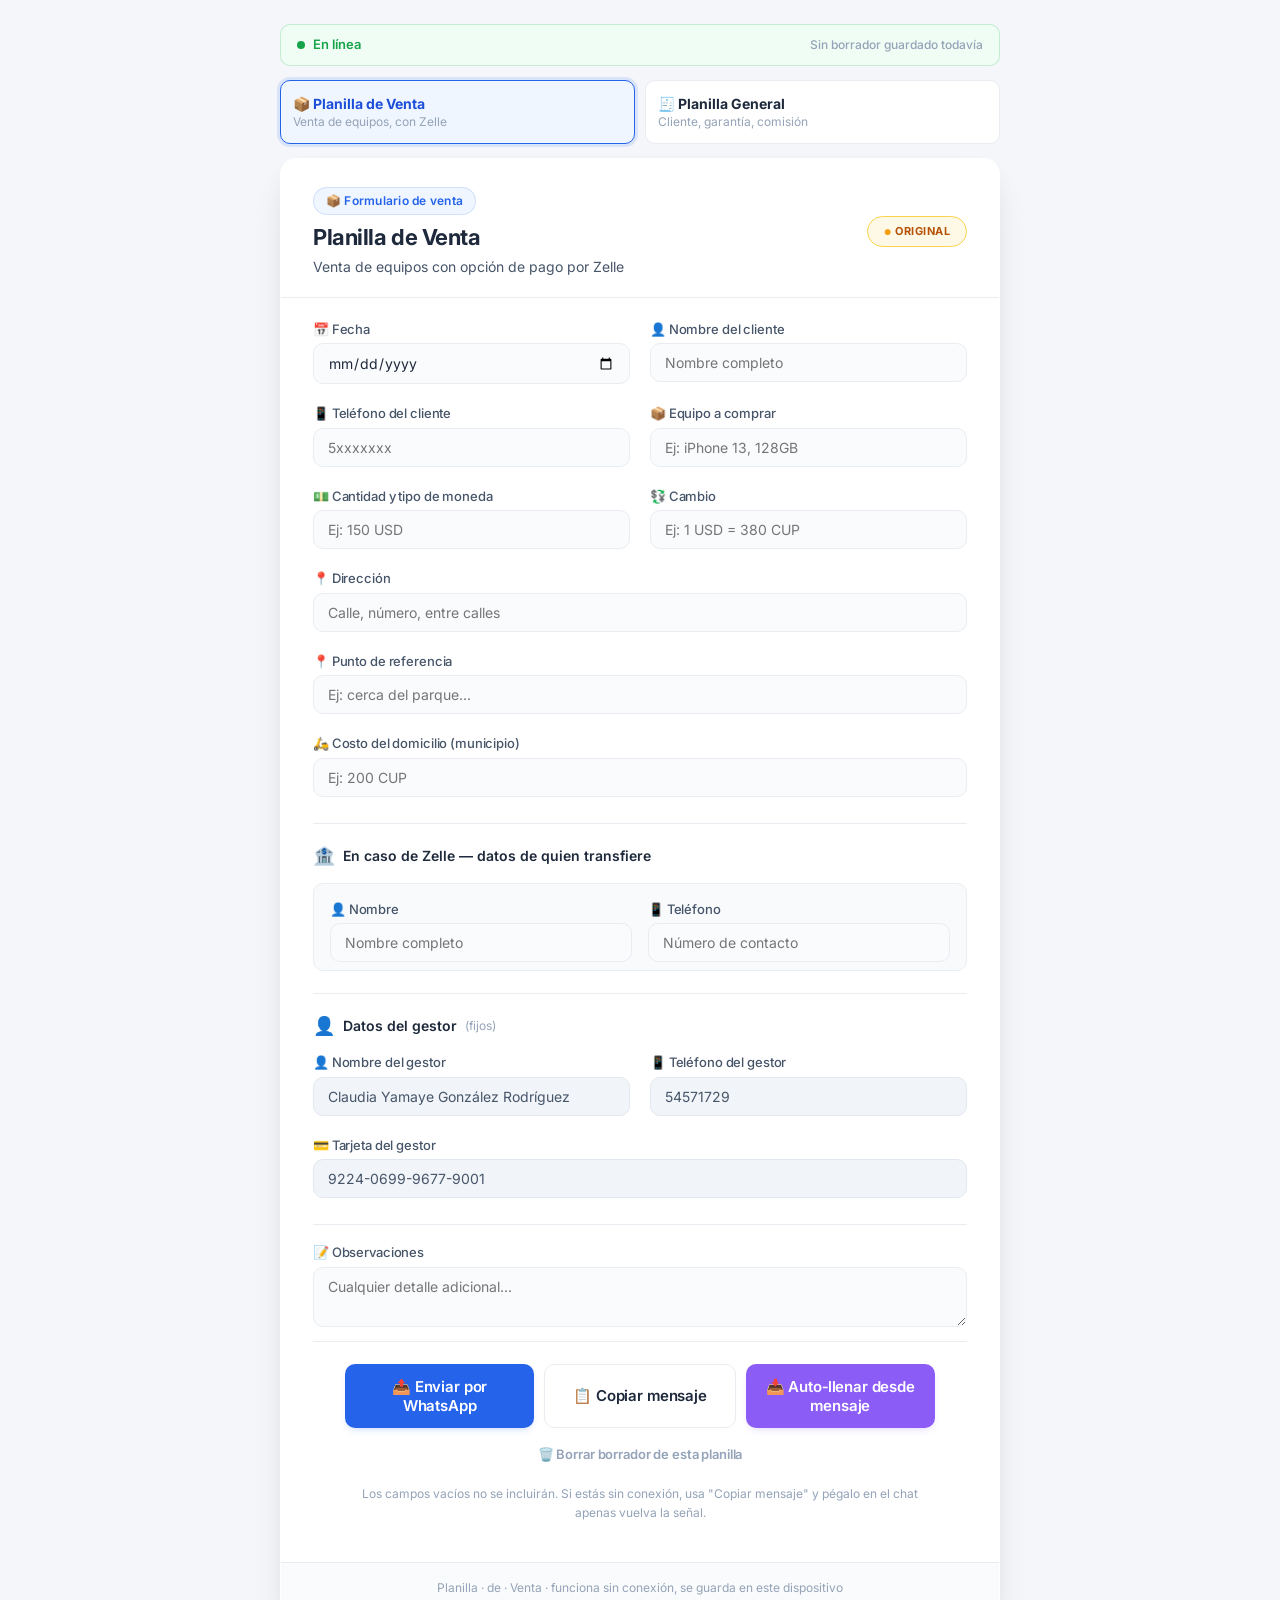
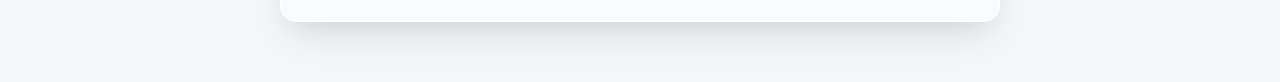
==== index.html @ 260987a5 "Update index.html" ====
<!DOCTYPE html>
<html lang="es">
<head>
  <meta charset="UTF-8" />
  <meta name="viewport" content="width=device-width, initial-scale=1.0" />
  <meta name="theme-color" content="#2563eb" />
  <title>Planilla de Venta Cienfuegos</title>
  <link rel="manifest" href="manifest.json" />
  <link rel="icon" href="icon-192.png" />
  <link rel="apple-touch-icon" href="icon-192.png" />
  <link rel="preconnect" href="https://fonts.googleapis.com" />
  <link rel="preconnect" href="https://fonts.gstatic.com" crossorigin />
  <link href="https://fonts.googleapis.com/css2?family=Inter:opsz,wght@14..32,400;14..32,500;14..32,600;14..32,700&display=swap" rel="stylesheet" />
  <style>
    * { margin: 0; padding: 0; box-sizing: border-box; }

    :root {
      --bg: #f4f6f9;
      --card-bg: #ffffff;
      --text-primary: #1e293b;
      --text-secondary: #475569;
      --text-muted: #94a3b8;
      --border-light: #e9edf2;
      --border-focus: #2563eb;
      --accent: #2563eb;
      --accent-hover: #1d4ed8;
      --accent-soft: #eff6ff;
      --success: #16a34a;
      --success-soft: #f0fdf4;
      --danger: #dc2626;
      --danger-soft: #fef2f2;
      --shadow: 0 20px 40px -12px rgba(0,0,0,0.12), 0 8px 24px -6px rgba(0,0,0,0.05);
      --radius: 16px;
      --radius-sm: 10px;
      --font: 'Inter', -apple-system, BlinkMacSystemFont, 'Segoe UI', Roboto, Helvetica, Arial, sans-serif;
    }

    body {
      background: var(--bg);
      font-family: var(--font);
      color: var(--text-primary);
      min-height: 100vh;
      display: flex;
      align-items: flex-start;
      justify-content: center;
      padding: 24px 16px 60px;
      line-height: 1.5;
    }

    .app { max-width: 720px; width: 100%; }

    .status-bar {
      display: flex;
      align-items: center;
      justify-content: space-between;
      gap: 10px;
      padding: 10px 16px;
      border-radius: var(--radius-sm);
      margin-bottom: 14px;
      font-size: 13px;
      font-weight: 600;
      background: var(--success-soft);
      color: var(--success);
      border: 1px solid rgba(22, 163, 74, 0.2);
      transition: all 0.2s ease;
    }
    .status-bar.offline {
      background: var(--danger-soft);
      color: var(--danger);
      border-color: rgba(220, 38, 38, 0.2);
    }
    .status-bar .dot { width: 8px; height: 8px; border-radius: 50%; background: currentColor; flex-shrink: 0; }
    .status-left { display: flex; align-items: center; gap: 8px; }
    .save-indicator { font-weight: 500; color: var(--text-muted); font-size: 12px; }

    .category-picker {
      display: grid;
      grid-template-columns: 1fr 1fr;
      gap: 10px;
      margin-bottom: 14px;
    }
    .cat-btn {
      background: var(--card-bg);
      border: 1.5px solid var(--border-light);
      border-radius: var(--radius-sm);
      padding: 14px 12px;
      cursor: pointer;
      text-align: left;
      font-family: var(--font);
      transition: border-color 0.15s, box-shadow 0.15s, transform 0.08s;
      display: flex;
      flex-direction: column;
      gap: 2px;
    }
    .cat-btn:hover { border-color: #cbd5e1; }
    .cat-btn:active { transform: scale(0.98); }
    .cat-btn.active {
      border-color: var(--accent);
      background: var(--accent-soft);
      box-shadow: 0 0 0 3px rgba(37, 99, 235, 0.12);
    }
    .cat-btn .cat-title { font-size: 14px; font-weight: 700; color: var(--text-primary); display: flex; align-items: center; gap: 6px; }
    .cat-btn .cat-sub { font-size: 12px; color: var(--text-muted); }
    .cat-btn.active .cat-title { color: var(--accent-hover); }

    .ticket {
      background: var(--card-bg);
      border-radius: var(--radius);
      box-shadow: var(--shadow);
      overflow: hidden;
      border: 1px solid rgba(255,255,255,0.5);
    }

    header {
      padding: 28px 32px 20px;
      border-bottom: 1px solid var(--border-light);
      display: flex;
      align-items: center;
      justify-content: space-between;
      flex-wrap: wrap;
      gap: 12px;
    }
    .header-left { display: flex; flex-direction: column; }
    .badge {
      display: inline-flex; align-items: center; gap: 6px;
      background: var(--accent-soft); color: var(--accent);
      font-size: 12px; font-weight: 600; letter-spacing: 0.02em;
      padding: 4px 12px; border-radius: 30px; width: fit-content;
      margin-bottom: 6px; border: 1px solid rgba(37,99,235,0.15);
    }
    h1 { font-size: 22px; font-weight: 700; letter-spacing: -0.02em; margin: 0; }
    .sub { font-size: 14px; color: var(--text-secondary); margin-top: 2px; }
    .stamp {
      background: #fef9e7; border: 1px solid #fcd34d; color: #b45309;
      font-size: 11px; font-weight: 700; letter-spacing: 0.04em;
      padding: 6px 16px; border-radius: 30px; text-transform: uppercase;
      white-space: nowrap; display: inline-flex; align-items: center; gap: 4px;
    }
    .stamp::before { content: "●"; font-size: 8px; color: #f59e0b; }

    form { padding: 22px 32px 8px; }
    .form-grid { display: grid; grid-template-columns: 1fr 1fr; gap: 16px 20px; }
    .group { margin-bottom: 4px; }
    .group.full-width { grid-column: 1 / -1; }
    label { display: block; font-size: 13px; font-weight: 500; color: var(--text-secondary); margin-bottom: 4px; letter-spacing: -0.01em; }
    label .opt { font-weight: 400; color: var(--text-muted); font-size: 12px; }

    input, textarea, select {
      width: 100%; border: 1px solid var(--border-light); border-radius: var(--radius-sm);
      background: #fafbfc; font-family: var(--font); font-size: 14px;
      padding: 10px 14px; color: var(--text-primary);
      transition: border-color 0.2s, box-shadow 0.2s, background 0.2s; outline: none;
    }
    input:focus, textarea:focus, select:focus {
      border-color: var(--border-focus); box-shadow: 0 0 0 3px rgba(37,99,235,0.1); background: #ffffff;
    }
    input[readonly] { background: #f1f5f9; color: var(--text-secondary); border-color: #e2e8f0; cursor: default; }
    input[readonly]:focus { box-shadow: none; border-color: #e2e8f0; }
    select { cursor: pointer; appearance: none; background-image: url("data:image/svg+xml,%3Csvg xmlns='http://www.w3.org/2000/svg' width='12' height='8' viewBox='0 0 12 8'%3E%3Cpath fill='%2394a3b8' d='M1 1l5 5 5-5'/%3E%3C/svg%3E"); background-repeat: no-repeat; background-position: right 14px center; padding-right: 34px; }
    textarea { resize: vertical; min-height: 60px; }

    .section-break { margin-top: 22px; padding-top: 18px; border-top: 1px solid var(--border-light); }
    .section-title { font-size: 14px; font-weight: 600; margin-bottom: 14px; display: flex; align-items: center; gap: 8px; }
    .section-title .emoji { font-size: 18px; }
    .zelle-box, .gestor-box { background: #f8fafc; border: 1px solid var(--border-light); border-radius: var(--radius-sm); padding: 16px 16px 4px; margin-top: 4px; }
    .zelle-box .group:last-child, .gestor-box .group:last-child { margin-bottom: 0; }
    .fijo-tag { font-weight: 400; font-size: 12px; color: var(--text-muted); }

    .submit-area { padding: 22px 32px 32px; border-top: 1px solid var(--border-light); margin-top: 8px; display: flex; flex-direction: column; gap: 10px; }
    .btn-group { display: flex; gap: 10px; flex-wrap: wrap; }
    .btn {
      flex: 1; min-width: 140px; display: inline-flex; align-items: center; justify-content: center; gap: 8px;
      font-family: var(--font); font-weight: 600; font-size: 15px; padding: 13px 20px; border: none;
      border-radius: var(--radius-sm); cursor: pointer; transition: background 0.2s, transform 0.08s, box-shadow 0.2s;
      text-decoration: none; color: #fff; background: var(--accent); letter-spacing: -0.01em;
    }
    .btn:active { transform: scale(0.97); }
    .btn-primary { background: var(--accent); box-shadow: 0 4px 8px -4px rgba(37,99,235,0.3); }
    .btn-primary:hover { background: var(--accent-hover); box-shadow: 0 8px 16px -6px rgba(37,99,235,0.35); }
    .btn-outline { background: transparent; color: var(--text-primary); border: 1.5px solid var(--border-light); box-shadow: none; }
    .btn-outline:hover { background: #f1f5f9; border-color: #cbd5e1; }
    .btn-ghost { background: transparent; color: var(--text-muted); border: none; box-shadow: none; flex: none; min-width: auto; padding: 8px 10px; font-size: 13px; }
    .btn-ghost:hover { color: var(--danger); }
    .btn-auto { background: #8b5cf6; box-shadow: 0 4px 8px -4px rgba(139,92,246,0.3); }
    .btn-auto:hover { background: #7c3aed; }

    .hint { font-size: 12px; color: var(--text-muted); text-align: center; line-height: 1.6; margin-top: 4px; }

    footer { text-align: center; font-size: 12px; color: var(--text-muted); padding: 16px 32px 24px; border-top: 1px solid var(--border-light); background: #fafbfc; }

    .modal-overlay {
      position: fixed;
      top: 0; left: 0; width: 100%; height: 100%;
      background: rgba(0,0,0,0.5);
      backdrop-filter: blur(4px);
      display: flex;
      align-items: center;
      justify-content: center;
      z-index: 999;
      padding: 20px;
      opacity: 0;
      pointer-events: none;
      transition: opacity 0.25s ease;
    }
    .modal-overlay.open {
      opacity: 1;
      pointer-events: auto;
    }
    .modal-box {
      background: var(--card-bg);
      border-radius: var(--radius);
      max-width: 600px;
      width: 100%;
      max-height: 85vh;
      padding: 28px 24px 24px;
      box-shadow: 0 40px 80px rgba(0,0,0,0.3);
      display: flex;
      flex-direction: column;
      transform: translateY(20px);
      transition: transform 0.25s ease;
    }
    .modal-overlay.open .modal-box {
      transform: translateY(0);
    }
    .modal-box h2 {
      font-size: 20px;
      font-weight: 700;
      margin-bottom: 6px;
      display: flex;
      align-items: center;
      gap: 8px;
    }
    .modal-box p {
      font-size: 14px;
      color: var(--text-secondary);
      margin-bottom: 16px;
    }
    .modal-box textarea {
      flex: 1;
      min-height: 180px;
      max-height: 40vh;
      padding: 14px;
      font-size: 14px;
      border: 1px solid var(--border-light);
      border-radius: var(--radius-sm);
      font-family: var(--font);
      resize: vertical;
      background: #fafbfc;
    }
    .modal-box textarea:focus {
      border-color: var(--border-focus);
      box-shadow: 0 0 0 3px rgba(37,99,235,0.1);
      background: #fff;
    }
    .modal-actions {
      display: flex;
      gap: 12px;
      margin-top: 16px;
      flex-wrap: wrap;
    }
    .modal-actions .btn {
      flex: 1;
      min-width: 80px;
      padding: 12px 16px;
      font-size: 14px;
    }
    .modal-actions .btn-secondary {
      background: transparent;
      color: var(--text-primary);
      border: 1.5px solid var(--border-light);
    }
    .modal-actions .btn-secondary:hover {
      background: #f1f5f9;
    }
    .modal-actions .btn-success {
      background: var(--success);
      box-shadow: 0 4px 8px -4px rgba(22,163,74,0.3);
    }
    .modal-actions .btn-success:hover {
      background: #15803d;
    }

    @media (max-width: 600px) {
      header { flex-direction: column; align-items: flex-start; padding: 22px 20px 16px; }
      .stamp { align-self: flex-start; }
      form { padding: 16px 20px 4px; }
      .form-grid { grid-template-columns: 1fr; gap: 12px; }
      .submit-area { padding: 18px 20px 24px; }
      .btn-group { flex-direction: column; }
      .btn { min-width: unset; width: 100%; }
      .zelle-box, .gestor-box { padding: 12px 12px 0; }
      footer { padding: 12px 20px 16px; }
      .category-picker { grid-template-columns: 1fr; }
      .modal-box { padding: 20px 16px 16px; }
      .modal-box textarea { min-height: 140px; }
    }
    @media (max-width: 400px) {
      body { padding: 12px 8px 40px; }
      .ticket { border-radius: 12px; }
      input, textarea, select { font-size: 13px; padding: 8px 12px; }
    }
  </style>
</head>
<body>
<div class="app">

  <!-- Barra de estado -->
  <div class="status-bar" id="statusBar">
    <div class="status-left">
      <span class="dot"></span>
      <span id="statusText">En línea</span>
    </div>
    <span class="save-indicator" id="saveIndicator">Borrador guardado en este dispositivo</span>
  </div>

  <!-- Selector de categoría -->
  <div class="category-picker">
    <button type="button" class="cat-btn" data-category="venta" id="btnVenta">
      <span class="cat-title">📦 Planilla de Venta</span>
      <span class="cat-sub">Venta de equipos, con Zelle</span>
    </button>
    <button type="button" class="cat-btn" data-category="general" id="btnGeneral">
      <span class="cat-title">🧾 Planilla General</span>
      <span class="cat-sub">Cliente, garantía, comisión</span>
    </button>
  </div>

  <div class="ticket">
    <header>
      <div class="header-left">
        <span class="badge" id="headerBadge">📋 Formulario de venta</span>
        <h1 id="headerTitle">Planilla de Venta</h1>
        <div class="sub" id="headerSub">Completa los datos y envía directo por WhatsApp</div>
      </div>
      <div class="stamp">Original</div>
    </header>

    <!-- PLANILLA DE VENTA -->
    <form id="formVenta" class="planilla-form">
      <div class="form-grid">
        <div class="group">
          <label for="v_fecha">📅 Fecha</label>
          <input type="date" id="v_fecha" name="fecha" />
        </div>
        <div class="group">
          <label for="v_nombreCliente">👤 Nombre del cliente</label>
          <input type="text" id="v_nombreCliente" name="nombreCliente" placeholder="Nombre completo" />
        </div>
        <div class="group">
          <label for="v_telCliente">📱 Teléfono del cliente</label>
          <input type="tel" id="v_telCliente" name="telCliente" placeholder="5xxxxxxx" />
        </div>
        <div class="group">
          <label for="v_equipo">📦 Equipo a comprar</label>
          <input type="text" id="v_equipo" name="equipo" placeholder="Ej: iPhone 13, 128GB" />
        </div>
        <div class="group">
          <label for="v_cantidad">💵 Cantidad y tipo de moneda</label>
          <input type="text" id="v_cantidad" name="cantidad" placeholder="Ej: 150 USD" />
        </div>
        <div class="group">
          <label for="v_cambio">💱 Cambio</label>
          <input type="text" id="v_cambio" name="cambio" placeholder="Ej: 1 USD = 380 CUP" />
        </div>
        <div class="group full-width">
          <label for="v_direccion">📍 Dirección</label>
          <input type="text" id="v_direccion" name="direccion" placeholder="Calle, número, entre calles" />
        </div>
        <div class="group full-width">
          <label for="v_referencia">📍 Punto de referencia</label>
          <input type="text" id="v_referencia" name="referencia" placeholder="Ej: cerca del parque..." />
        </div>
        <div class="group full-width">
          <label for="v_domicilio">🛵 Costo del domicilio (municipio)</label>
          <input type="text" id="v_domicilio" name="domicilio" placeholder="Ej: 200 CUP" />
        </div>
      </div>

      <div class="section-break">
        <div class="section-title"><span class="emoji">🏦</span> En caso de Zelle — datos de quien transfiere</div>
        <div class="zelle-box">
          <div class="form-grid" style="gap:12px 16px;">
            <div class="group">
              <label for="v_zelleNombre">👤 Nombre</label>
              <input type="text" id="v_zelleNombre" name="zelleNombre" placeholder="Nombre completo" />
            </div>
            <div class="group">
              <label for="v_zelleTelefono">📱 Teléfono</label>
              <input type="tel" id="v_zelleTelefono" name="zelleTelefono" placeholder="Número de contacto" />
            </div>
          </div>
        </div>
      </div>

      <div class="section-break">
        <div class="section-title"><span class="emoji">👤</span> Datos del gestor <span class="fijo-tag">(fijos)</span></div>
        <div class="form-grid">
          <div class="group">
            <label for="v_gestorNombre">👤 Nombre del gestor</label>
            <input type="text" id="v_gestorNombre" name="gestorNombre" value="Claudia Yamaye González Rodríguez" readonly />
          </div>
          <div class="group">
            <label for="v_gestorTelefono">📱 Teléfono del gestor</label>
            <input type="tel" id="v_gestorTelefono" name="gestorTelefono" value="54571729" readonly />
          </div>
          <div class="group full-width">
            <label for="v_gestorTarjeta">💳 Tarjeta del gestor</label>
            <input type="text" id="v_gestorTarjeta" name="gestorTarjeta" value="9224-0699-9677-9001" readonly />
          </div>
        </div>
      </div>

      <div class="section-break">
        <div class="group full-width" style="margin-bottom:0;">
          <label for="v_observaciones">📝 Observaciones</label>
          <textarea id="v_observaciones" name="observaciones" placeholder="Cualquier detalle adicional..."></textarea>
        </div>
      </div>

      <div class="submit-area">
        <div class="btn-group">
          <button type="submit" class="btn btn-primary">📤 Enviar por WhatsApp</button>
          <button type="button" class="btn btn-outline copy-btn">📋 Copiar mensaje</button>
          <button type="button" class="btn btn-auto auto-btn">📥 Auto‑llenar desde mensaje</button>
        </div>
        <button type="button" class="btn btn-ghost clear-btn">🗑️ Borrar borrador de esta planilla</button>
        <div class="hint">Los campos vacíos no se incluirán. Si estás sin conexión, usa "Copiar mensaje" y pégalo en el chat apenas vuelva la señal.</div>
      </div>
    </form>

    <!-- PLANILLA GENERAL -->
    <form id="formGeneral" class="planilla-form" style="display:none;">
      <div class="form-grid">
        <div class="group">
          <label for="g_fecha">📅 Fecha</label>
          <input type="date" id="g_fecha" name="fecha" />
        </div>
        <div class="group">
          <label for="g_nombreCliente">👤 Nombre y Apellido del cliente</label>
          <input type="text" id="g_nombreCliente" name="nombreCliente" placeholder="Nombre completo" />
        </div>
        <div class="group">
          <label for="g_ciCliente">🪪 CI del cliente</label>
          <input type="text" id="g_ciCliente" name="ciCliente" placeholder="11 dígitos" inputmode="numeric" maxlength="11" />
        </div>
        <div class="group">
          <label for="g_telCliente">📱 Teléfono del cliente</label>
          <input type="tel" id="g_telCliente" name="telCliente" placeholder="5xxxxxxx" />
        </div>
        <div class="group">
          <label for="g_equipo">📦 Equipo a comprar</label>
          <input type="text" id="g_equipo" name="equipo" placeholder="Ej: iPhone 13, 128GB" />
        </div>
        <div class="group">
          <label for="g_garantia">🛡️ Garantía</label>
          <input type="text" id="g_garantia" name="garantia" placeholder="Ej: 3 meses" />
        </div>
        <div class="group full-width">
          <label for="g_direccion">📍 Dirección</label>
          <input type="text" id="g_direccion" name="direccion" placeholder="Calle, número, entre calles" />
        </div>
        <div class="group">
          <label for="g_cantidad">💵 Cantidad a pagar</label>
          <input type="text" id="g_cantidad" name="cantidad" placeholder="Ej: 150 USD" />
        </div>
        <div class="group">
          <label for="g_vuelto">💰 Vuelto</label>
          <input type="text" id="g_vuelto" name="vuelto" placeholder="Ej: 20 CUP" />
        </div>
        <div class="group full-width">
          <label for="g_domicilio">🛵 Costo del domicilio</label>
          <input type="text" id="g_domicilio" name="domicilio" placeholder="Ej: 200 CUP" />
        </div>
        <div class="group">
          <label for="g_pagaQuien">🙋 Paga el domicilio</label>
          <select id="g_pagaQuien" name="pagaQuien">
            <option value="">Seleccionar...</option>
            <option value="Gestor">Gestor</option>
            <option value="Cliente">Cliente</option>
          </select>
        </div>
      </div>

      <div class="section-break">
        <div class="section-title"><span class="emoji">🏦</span> En caso de Zelle — datos de quien transfiere</div>
        <div class="zelle-box">
          <div class="form-grid" style="gap:12px 16px;">
            <div class="group full-width">
              <label for="g_zelleTelefono">📱 Teléfono del que va a pagar por Zelle</label>
              <input type="tel" id="g_zelleTelefono" name="zelleTelefono" placeholder="Número de contacto" />
            </div>
          </div>
        </div>
      </div>

      <div class="section-break">
        <div class="section-title"><span class="emoji">👤</span> Datos del gestor <span class="fijo-tag">(prellenados, editables)</span></div>
        <div class="gestor-box">
          <div class="form-grid">
            <div class="group">
              <label for="g_gestorNombre">👤 Nombre de Gestor</label>
              <input type="text" id="g_gestorNombre" name="gestorNombre" value="Claudia Yamaye González Rodríguez" />
            </div>
            <div class="group">
              <label for="g_gestorTelefono">📱 Teléfono del Gestor</label>
              <input type="tel" id="g_gestorTelefono" name="gestorTelefono" value="54571729" />
            </div>
            <div class="group">
              <label for="g_gestorTarjeta">💳 Tarjeta del Gestor</label>
              <input type="text" id="g_gestorTarjeta" name="gestorTarjeta" value="9224-0699-9677-9001" />
            </div>
            <div class="group">
              <label for="g_comision">🧮 Comisión</label>
              <input type="text" id="g_comision" name="comision" placeholder="Ej: 10 USD" />
            </div>
          </div>
        </div>
      </div>

      <div class="section-break">
        <div class="group full-width" style="margin-bottom:0;">
          <label for="g_observaciones">📝 Observaciones</label>
          <textarea id="g_observaciones" name="observaciones" placeholder="Cualquier detalle adicional..."></textarea>
        </div>
      </div>

      <div class="submit-area">
        <div class="btn-group">
          <button type="submit" class="btn btn-primary">📤 Enviar por WhatsApp</button>
          <button type="button" class="btn btn-outline copy-btn">📋 Copiar mensaje</button>
          <button type="button" class="btn btn-auto auto-btn">📥 Auto‑llenar desde mensaje</button>
        </div>
        <button type="button" class="btn btn-ghost clear-btn">🗑️ Borrar borrador de esta planilla</button>
        <div class="hint">Los campos vacíos no se incluirán. Si estás sin conexión, usa "Copiar mensaje" y pégalo en el chat apenas vuelva la señal.</div>
      </div>
    </form>

    <footer>Planilla · de · Venta · funciona sin conexión, se guarda en este dispositivo</footer>
  </div>
</div>

<!-- MODAL AUTO-LLENAR -->
<div class="modal-overlay" id="modalAuto">
  <div class="modal-box">
    <h2>📥 Pegar mensaje del cliente</h2>
    <p>Pega aquí el texto que te envió por WhatsApp. La app extraerá automáticamente los datos (nombre, teléfono, equipo, dirección, etc.) y los colocará en la planilla activa.</p>
    <textarea id="modalTextarea" placeholder="Ejemplo:&#10;Nombre: Juan Pérez&#10;Teléfono: 51234567&#10;Equipo: iPhone 13 128GB&#10;Cantidad: 150 USD&#10;Dirección: Calle 1 #2 entre 3 y 4"></textarea>
    <div class="modal-actions">
      <button type="button" class="btn btn-secondary" id="modalCancel">Cancelar</button>
      <button type="button" class="btn btn-success" id="modalProcess">✅ Procesar</button>
    </div>
  </div>
</div>

<script>
  const WHATSAPP_LINK = "https://wa.me/5354571729";
  let currentCategory = localStorage.getItem("planilla_categoria") || "venta";

  // ---------- Definición de categorías ----------
  const CATEGORIES = {
    venta: {
      formId: "formVenta",
      badge: "📦 Formulario de venta",
      title: "Planilla de Venta",
      sub: "Venta de equipos con opción de pago por Zelle",
      storageKey: "planilla_draft_venta",
      title_msg: "❗❗ PLANILLA DE VENTA ❗❗",
      fieldDefs: [
        { id: "fecha", label: "📅 Fecha", isDate: true },
        { id: "nombreCliente", label: "👤 Nombre del cliente" },
        { id: "telCliente", label: "📱 Teléfono del cliente" },
        { id: "equipo", label: "📦 Equipo a comprar" },
        { id: "cantidad", label: "💵 Cantidad y tipo de moneda" },
        { id: "cambio", label: "💱 Cambio" },
        { id: "direccion", label: "📍 Dirección" },
        { id: "referencia", label: "📍 Punto de referencia" },
        { id: "domicilio", label: "🛵 Costo del domicilio si es para municipio" },
      ],
      zelleDefs: [
        { id: "zelleNombre", label: "👤 Nombre" },
        { id: "zelleTelefono", label: "📱 Teléfono" },
      ],
      zelleTitle: "🏦 En caso de Zelle, datos de quien realizará la transferencia:",
      gestorDefs: [
        { id: "gestorNombre", label: "👤 Nombre del gestor" },
        { id: "gestorTelefono", label: "📱 Teléfono del gestor" },
        { id: "gestorTarjeta", label: "💳 Tarjeta del gestor" },
      ],
    },
    general: {
      formId: "formGeneral",
      badge: "🧾 Formulario general",
      title: "Planilla General",
      sub: "Cliente, garantía, gestor y comisión",
      storageKey: "planilla_draft_general",
      title_msg: "❗❗ PLANILLA ❗❗",
      fieldDefs: [
        { id: "fecha", label: "➡️Fecha", isDate: true },
        { id: "nombreCliente", label: "➡️Nombre y Apellido del cliente" },
        { id: "ciCliente", label: "➡️CI del cliente" },
        { id: "telCliente", label: "➡️Teléfono del cliente" },
        { id: "equipo", label: "➡️Equipo a comprar" },
        { id: "direccion", label: "➡️Dirección" },
        { id: "garantia", label: "➡️Garantía" },
        { id: "cantidad", label: "➡️Cantidad a pagar" },
        { id: "vuelto", label: "➡️Vuelto" },
        { id: "domicilio", label: "➡️Costo del domicilio" },
        { id: "pagaQuien", label: "➡️Paga el gestor o el cliente" },
      ],
      zelleDefs: [
        { id: "zelleTelefono", label: "➡️Teléfono del q va a pagar por Zelle" },
      ],
      zelleTitle: "🏦 En caso de Zelle:",
      gestorDefs: [
        { id: "gestorNombre", label: "➡️Nombre de Gestor" },
        { id: "gestorTelefono", label: "➡️Teléfono del Gestor" },
        { id: "gestorTarjeta", label: "➡️Tarjeta del Gestor" },
        { id: "comision", label: "➡️Comisión" },
      ],
    },
  };

  // ---------- Funciones comunes ----------
  function isMobileDevice() {
    return /Android|iPhone|iPad|iPod/i.test(navigator.userAgent);
  }

  function buildWhatsappUrl(message) {
    const encoded = encodeURIComponent(message);
    const match = WHATSAPP_LINK.match(/wa\.me\/(\d{7,15})/);
    if (!match) return null;
    const phone = match[1];
    if (isMobileDevice()) return `whatsapp://send?phone=${phone}&text=${encoded}`;
    return `https://web.whatsapp.com/send?phone=${phone}&text=${encoded}`;
  }

  function formatFecha(value) {
    if (!value) return "";
    const [y, m, d] = value.split("-");
    return `${d}/${m}/${y}`;
  }

  function buildMessage(cat, data) {
    let lines = [];
    lines.push(cat.title_msg);
    lines.push("");

    cat.fieldDefs.forEach(f => {
      let val = data[f.id];
      if (val && val.trim() !== "") {
        if (f.isDate) val = formatFecha(val);
        lines.push(`${f.label}: ${val}`);
      }
    });

    const zelleHasData = cat.zelleDefs.some(f => data[f.id] && data[f.id].trim() !== "");
    if (zelleHasData) {
      lines.push("");
      lines.push(cat.zelleTitle);
      cat.zelleDefs.forEach(f => {
        const val = data[f.id];
        if (val && val.trim() !== "") lines.push(`${f.label}: ${val}`);
      });
    }

    const gestorHasData = cat.gestorDefs.some(f => data[f.id] && data[f.id].trim() !== "");
    if (gestorHasData) {
      lines.push("");
      cat.gestorDefs.forEach(f => {
        const val = data[f.id];
        if (val && val.trim() !== "") lines.push(`${f.label}: ${val}`);
      });
    }

    if (data.observaciones && data.observaciones.trim() !== "") {
      lines.push("");
      lines.push(`📝 Observaciones: ${data.observaciones}`);
    }

    return lines.join("\n");
  }

  function getFormData(formEl) {
    const formData = new FormData(formEl);
    const data = {};
    formData.forEach((value, key) => { data[key] = value; });
    return data;
  }

  function copyToClipboard(text) {
    if (navigator.clipboard && window.isSecureContext) {
      return navigator.clipboard.writeText(text);
    }
    return new Promise((resolve, reject) => {
      const ta = document.createElement("textarea");
      ta.value = text;
      ta.style.position = "fixed";
      ta.style.left = "-9999px";
      ta.style.top = "0";
      document.body.appendChild(ta);
      ta.focus();
      ta.select();
      try {
        const ok = document.execCommand("copy");
        document.body.removeChild(ta);
        ok ? resolve() : reject(new Error("execCommand falló"));
      } catch (err) {
        document.body.removeChild(ta);
        reject(err);
      }
    });
  }

  // ---------- Autoguardado ----------
  let saveTimer = null;
  function scheduleSave(formEl, storageKey) {
    clearTimeout(saveTimer);
    saveTimer = setTimeout(() => {
      const data = getFormData(formEl);
      localStorage.setItem(storageKey, JSON.stringify(data));
      const now = new Date();
      const hh = String(now.getHours()).padStart(2, "0");
      const mm = String(now.getMinutes()).padStart(2, "0");
      document.getElementById("saveIndicator").textContent = `Borrador guardado · ${hh}:${mm}`;
    }, 400);
  }

  function restoreDraft(formEl, storageKey) {
    const raw = localStorage.getItem(storageKey);
    if (!raw) return;
    try {
      const data = JSON.parse(raw);
      Object.keys(data).forEach(key => {
        const field = formEl.elements.namedItem(key);
        if (field && data[key] !== undefined) field.value = data[key];
      });
    } catch (e) { /* ignorar */ }
  }

  function clearDraft(formEl, storageKey) {
    if (!confirm("¿Borrar todos los datos escritos en esta planilla?")) return;
    localStorage.removeItem(storageKey);
    formEl.reset();
    restoreDefaults(formEl);
    document.getElementById("saveIndicator").textContent = "Borrador borrado";
  }

  function restoreDefaults(formEl) {
    const defaults = {
      gestorNombre: "Claudia Yamaye González Rodríguez",
      gestorTelefono: "54571729",
      gestorTarjeta: "9224-0699-9677-9001",
    };
    Object.keys(defaults).forEach(key => {
      const field = formEl.elements.namedItem(key);
      if (field) field.value = defaults[key];
    });
  }

  // ---------- Cambio de categoría (mejorado) ----------
  function switchCategory(key) {
    currentCategory = key;
    localStorage.setItem("planilla_categoria", key);
    const cat = CATEGORIES[key];

    // Actualizar clases de los botones
    document.querySelectorAll('.cat-btn').forEach(btn => {
      btn.classList.toggle('active', btn.dataset.category === key);
    });

    // Mostrar/ocultar formularios
    document.getElementById("formVenta").style.display = key === "venta" ? "block" : "none";
    document.getElementById("formGeneral").style.display = key === "general" ? "block" : "none";

    // Actualizar encabezados
    document.getElementById("headerBadge").textContent = cat.badge;
    document.getElementById("headerTitle").textContent = cat.title;
    document.getElementById("headerSub").textContent = cat.sub;

    // Restaurar borrador de la categoría activa
    const formEl = document.getElementById(cat.formId);
    restoreDraft(formEl, cat.storageKey);
    updateSaveIndicatorFromStorage(cat.storageKey);
  }

  function updateSaveIndicatorFromStorage(storageKey) {
    const raw = localStorage.getItem(storageKey);
    document.getElementById("saveIndicator").textContent = raw
      ? "Hay un borrador guardado en este dispositivo"
      : "Sin borrador guardado todavía";
  }

  // ---------- Estado de conexión ----------
  function updateStatus() {
    const bar = document.getElementById("statusBar");
    const text = document.getElementById("statusText");
    if (navigator.onLine) {
      bar.classList.remove("offline");
      text.textContent = "En línea";
    } else {
      bar.classList.add("offline");
      text.textContent = "Sin conexión — los datos se guardan en este dispositivo";
    }
  }
  window.addEventListener("online", updateStatus);
  window.addEventListener("offline", updateStatus);

  // ---------- Envío y copia ----------
  function handleSubmit(e, cat) {
    e.preventDefault();
    const formEl = document.getElementById(cat.formId);
    const data = getFormData(formEl);
    const message = buildMessage(cat, data);
    const directUrl = buildWhatsappUrl(message);

    if (!navigator.onLine) {
      copyToClipboard(message);
      alert("Estás sin conexión. El mensaje fue copiado; WhatsApp intentará abrir y lo podrás pegar y enviar apenas vuelva la señal.");
    }

    if (directUrl) {
      if (isMobileDevice()) {
        const fallbackUrl = `https://api.whatsapp.com/send?phone=${WHATSAPP_LINK.match(/wa\.me\/(\d{7,15})/)[1]}&text=${encodeURIComponent(message)}`;
        const fallbackTimer = setTimeout(() => { window.location.href = fallbackUrl; }, 1500);
        window.addEventListener("blur", () => clearTimeout(fallbackTimer), { once: true });
        window.location.href = directUrl;
      } else {
        window.open(directUrl, "_blank");
      }
    } else {
      copyToClipboard(message);
      alert("El mensaje fue copiado. Se abrirá WhatsApp: pega el mensaje y envíalo.");
      window.open(WHATSAPP_LINK, "_blank");
    }
  }

  function handleCopy(btn, cat) {
    const formEl = document.getElementById(cat.formId);
    const data = getFormData(formEl);
    const message = buildMessage(cat, data);
    copyToClipboard(message)
      .then(() => {
        const original = btn.innerHTML;
        btn.textContent = "✅ ¡Copiado!";
        setTimeout(() => { btn.innerHTML = original; }, 1800);
      })
      .catch(() => {
        const original = btn.innerHTML;
        btn.textContent = "❌ Error";
        setTimeout(() => { btn.innerHTML = original; }, 1800);
      });
  }

  // ---------- AUTO-LLENAR ----------
  function openAutoModal() {
    document.getElementById("modalAuto").classList.add("open");
    document.getElementById("modalTextarea").value = "";
    document.getElementById("modalTextarea").focus();
  }

  function closeAutoModal() {
    document.getElementById("modalAuto").classList.remove("open");
  }

  function parseMessage(text) {
    const result = {};
    const synonyms = {
      nombre: ["nombre", "cliente", "nombre completo", "nombre y apellido", "nombre del cliente"],
      telefono: ["teléfono", "tel", "celular", "cel", "número", "contacto"],
      equipo: ["equipo", "producto", "artículo", "modelo"],
      cantidad: ["cantidad", "precio", "monto", "total", "importe"],
      cambio: ["cambio", "tasa", "tc"],
      direccion: ["dirección", "dir", "domicilio", "calle", "ubicación"],
      referencia: ["referencia", "punto de referencia", "señas"],
      domicilio: ["domicilio", "costo envío", "envío", "flete", "delivery"],
      garantia: ["garantía", "garantia", "meses de garantía"],
      ci: ["ci", "cédula", "cedula", "identificación", "carnet"],
      vuelto: ["vuelto", "cambio", "devuelta"],
      pagaquien: ["paga", "paga el", "quien paga"],
      comision: ["comisión", "comision", "comi"],
      observaciones: ["observaciones", "obs", "notas", "adicional"],
      zellenombre: ["zelle nombre", "nombre zelle", "titular zelle"],
      zelletelefono: ["zelle teléfono", "teléfono zelle", "zelle celular"],
    };

    const lines = text.split(/\n/);
    for (const line of lines) {
      const trimmed = line.trim();
      const colonIdx = trimmed.indexOf(":");
      if (colonIdx !== -1) {
        const key = trimmed.substring(0, colonIdx).trim();
        const value = trimmed.substring(colonIdx + 1).trim();
        if (value) {
          let found = false;
          for (const [field, aliases] of Object.entries(synonyms)) {
            if (aliases.some(alias => key.toLowerCase().includes(alias.toLowerCase()))) {
              result[field] = value;
              found = true;
              break;
            }
          }
          if (!found) { /* no hacer nada */ }
        }
      }
    }

    // Fallback: buscar sin dos puntos
    if (Object.keys(result).length === 0) {
      const patterns = [
        { regex: /(?:^|\s)nombre\s+([A-Za-zÁÉÍÓÚáéíóúñÑ\s]{3,})/i, field: "nombre" },
        { regex: /(?:^|\s)tel(?:éfono)?\s+([\d\s\-]{6,})/i, field: "telefono" },
        { regex: /(?:^|\s)equipo\s+([^\n]{3,})/i, field: "equipo" },
        { regex: /(?:^|\s)cantidad\s+([^\n]{2,})/i, field: "cantidad" },
        { regex: /(?:^|\s)cambio\s+([^\n]{2,})/i, field: "cambio" },
        { regex: /(?:^|\s)direcci(?:ón|on)\s+([^\n]{5,})/i, field: "direccion" },
      ];
      for (const p of patterns) {
        const match = text.match(p.regex);
        if (match && match[1]) {
          result[p.field] = match[1].trim();
        }
      }
    }
    return result;
  }

  function applyParsedData(parsed) {
    const cat = CATEGORIES[currentCategory];
    const formEl = document.getElementById(cat.formId);

    const fieldMap = {
      nombre: "nombreCliente",
      telefono: "telCliente",
      equipo: "equipo",
      cantidad: "cantidad",
      cambio: "cambio",
      direccion: "direccion",
      referencia: "referencia",
      domicilio: "domicilio",
      garantia: "garantia",
      ci: "ciCliente",
      vuelto: "vuelto",
      pagaquien: "pagaQuien",
      comision: "comision",
      observaciones: "observaciones",
      zellenombre: "zelleNombre",
      zelletelefono: "zelleTelefono",
    };

    let filledCount = 0;
    for (const [key, value] of Object.entries(parsed)) {
      const fieldId = fieldMap[key];
      if (fieldId) {
        const input = formEl.elements.namedItem(fieldId);
        if (input && !input.readOnly) {
          input.value = value;
          filledCount++;
        }
      }
    }

    if (filledCount > 0) {
      scheduleSave(formEl, cat.storageKey);
      document.getElementById("saveIndicator").textContent = `✅ Se rellenaron ${filledCount} campos automáticamente`;
      setTimeout(() => updateSaveIndicatorFromStorage(cat.storageKey), 3000);
    } else {
      alert("No se pudo extraer ningún dato. Asegúrate de que el mensaje tenga etiquetas como 'Nombre:', 'Teléfono:', etc.");
    }
  }

  function processAutoFill() {
    const textarea = document.getElementById("modalTextarea");
    const text = textarea.value;
    if (!text.trim()) {
      alert("Por favor, pega el mensaje del cliente.");
      return;
    }
    const parsed = parseMessage(text);
    applyParsedData(parsed);
    closeAutoModal();
  }

  // ---------- Inicialización ----------
  document.addEventListener("DOMContentLoaded", function() {
    // Eventos de los botones de categoría
    document.querySelectorAll('.cat-btn').forEach(btn => {
      btn.addEventListener('click', function() {
        const category = this.dataset.category;
        if (category) switchCategory(category);
      });
    });

    // Configurar cada categoría
    Object.keys(CATEGORIES).forEach(key => {
      const cat = CATEGORIES[key];
      const formEl = document.getElementById(cat.formId);

      formEl.addEventListener("submit", (e) => handleSubmit(e, cat));
      formEl.addEventListener("input", () => scheduleSave(formEl, cat.storageKey));
      formEl.querySelector(".copy-btn").addEventListener("click", function() { handleCopy(this, cat); });
      formEl.querySelector(".clear-btn").addEventListener("click", () => clearDraft(formEl, cat.storageKey));
      formEl.querySelector(".auto-btn").addEventListener("click", openAutoModal);

      restoreDraft(formEl, cat.storageKey);
    });

    // Eventos del modal
    document.getElementById("modalCancel").addEventListener("click", closeAutoModal);
    document.getElementById("modalProcess").addEventListener("click", processAutoFill);
    document.getElementById("modalAuto").addEventListener("click", function(e) {
      if (e.target === this) closeAutoModal();
    });

    // Iniciar con la categoría guardada
    switchCategory(currentCategory);
    updateStatus();

    // Service Worker
    if ("serviceWorker" in navigator) {
      window.addEventListener("load", () => {
        navigator.serviceWorker.register("sw.js").catch(() => { /* falla silenciosa */ });
      });
    }
  });
</script>
</body>
</html>
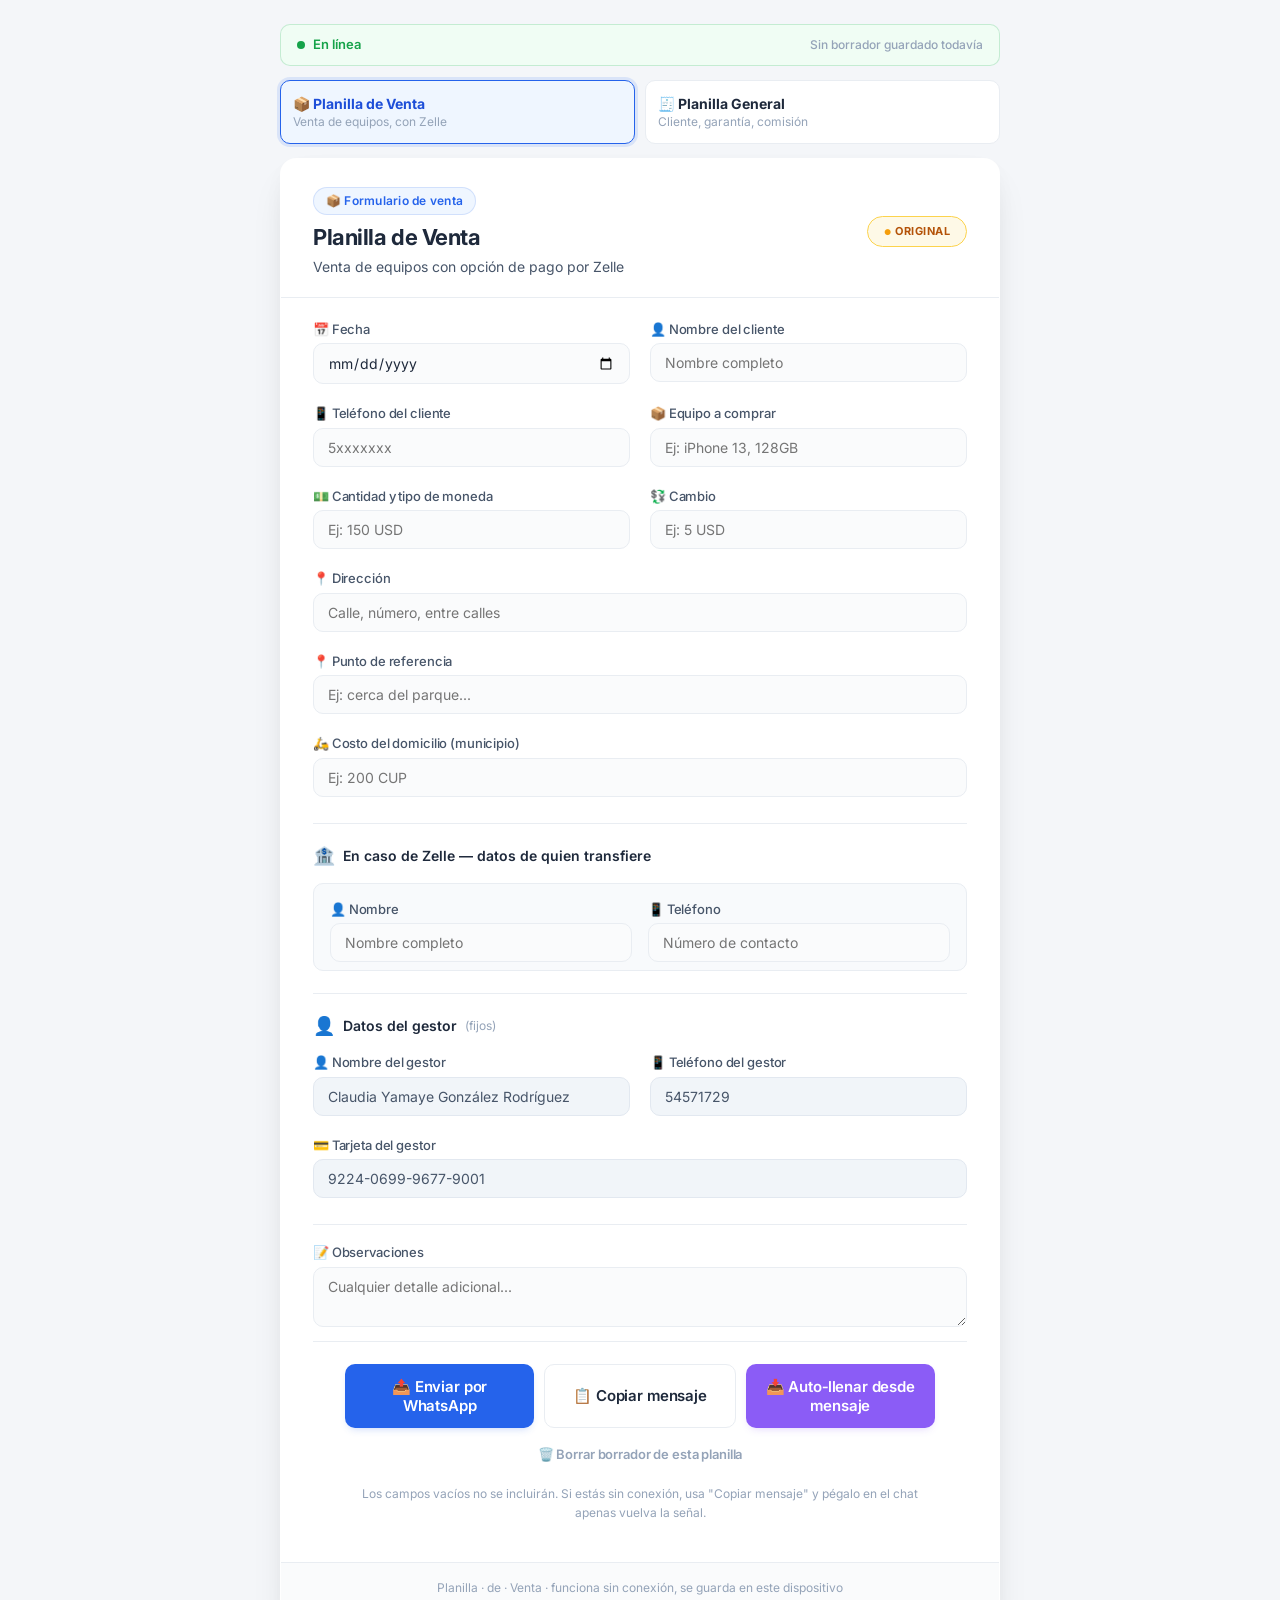
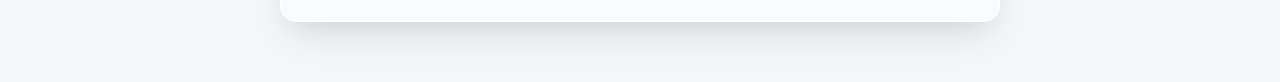
==== commit c41fed43: "Update index.html" ====
--- a/index.html
+++ b/index.html
@@ -360,7 +360,7 @@
         </div>
         <div class="group">
           <label for="v_cambio">💱 Cambio</label>
-          <input type="text" id="v_cambio" name="cambio" placeholder="Ej: 1 USD = 380 CUP" />
+          <input type="text" id="v_cambio" name="cambio" placeholder="Ej: 5 USD" />
         </div>
         <div class="group full-width">
           <label for="v_direccion">📍 Dirección</label>
@@ -543,8 +543,8 @@
 <div class="modal-overlay" id="modalAuto">
   <div class="modal-box">
     <h2>📥 Pegar mensaje del cliente</h2>
-    <p>Pega aquí el texto que te envió por WhatsApp. La app extraerá automáticamente los datos (nombre, teléfono, equipo, dirección, etc.) y los colocará en la planilla activa.</p>
-    <textarea id="modalTextarea" placeholder="Ejemplo:&#10;Nombre: Juan Pérez&#10;Teléfono: 51234567&#10;Equipo: iPhone 13 128GB&#10;Cantidad: 150 USD&#10;Dirección: Calle 1 #2 entre 3 y 4"></textarea>
+    <p>Pega aquí el texto <strong>tal cual</strong> te lo enviaron. La app extraerá automáticamente: nombre, teléfono, dirección, referencia, equipo, cantidad (producto + monto) y cambio (vuelto).</p>
+    <textarea id="modalTextarea" placeholder="Ejemplo:&#10;Pepe calle 47 entre 68 y 70 cerca de la panaderia la paloma lampara recargable 1 lampara 55 usd cambio 5 usd 54354612"></textarea>
     <div class="modal-actions">
       <button type="button" class="btn btn-secondary" id="modalCancel">Cancelar</button>
       <button type="button" class="btn btn-success" id="modalProcess">✅ Procesar</button>
@@ -757,27 +757,23 @@
     });
   }
 
-  // ---------- Cambio de categoría (mejorado) ----------
+  // ---------- Cambio de categoría ----------
   function switchCategory(key) {
     currentCategory = key;
     localStorage.setItem("planilla_categoria", key);
     const cat = CATEGORIES[key];
 
-    // Actualizar clases de los botones
     document.querySelectorAll('.cat-btn').forEach(btn => {
       btn.classList.toggle('active', btn.dataset.category === key);
     });
 
-    // Mostrar/ocultar formularios
     document.getElementById("formVenta").style.display = key === "venta" ? "block" : "none";
     document.getElementById("formGeneral").style.display = key === "general" ? "block" : "none";
 
-    // Actualizar encabezados
     document.getElementById("headerBadge").textContent = cat.badge;
     document.getElementById("headerTitle").textContent = cat.title;
     document.getElementById("headerSub").textContent = cat.sub;
 
-    // Restaurar borrador de la categoría activa
     const formEl = document.getElementById(cat.formId);
     restoreDraft(formEl, cat.storageKey);
     updateSaveIndicatorFromStorage(cat.storageKey);
@@ -851,76 +847,133 @@
       });
   }
 
-  // ---------- AUTO-LLENAR ----------
-  function openAutoModal() {
-    document.getElementById("modalAuto").classList.add("open");
-    document.getElementById("modalTextarea").value = "";
-    document.getElementById("modalTextarea").focus();
-  }
-
-  function closeAutoModal() {
-    document.getElementById("modalAuto").classList.remove("open");
-  }
-
-  function parseMessage(text) {
+  // ---------- AUTO-LLENAR AVANZADO (sin etiquetas) ----------
+  function parseMessageNatural(text) {
     const result = {};
-    const synonyms = {
-      nombre: ["nombre", "cliente", "nombre completo", "nombre y apellido", "nombre del cliente"],
-      telefono: ["teléfono", "tel", "celular", "cel", "número", "contacto"],
-      equipo: ["equipo", "producto", "artículo", "modelo"],
-      cantidad: ["cantidad", "precio", "monto", "total", "importe"],
-      cambio: ["cambio", "tasa", "tc"],
-      direccion: ["dirección", "dir", "domicilio", "calle", "ubicación"],
-      referencia: ["referencia", "punto de referencia", "señas"],
-      domicilio: ["domicilio", "costo envío", "envío", "flete", "delivery"],
-      garantia: ["garantía", "garantia", "meses de garantía"],
-      ci: ["ci", "cédula", "cedula", "identificación", "carnet"],
-      vuelto: ["vuelto", "cambio", "devuelta"],
-      pagaquien: ["paga", "paga el", "quien paga"],
-      comision: ["comisión", "comision", "comi"],
-      observaciones: ["observaciones", "obs", "notas", "adicional"],
-      zellenombre: ["zelle nombre", "nombre zelle", "titular zelle"],
-      zelletelefono: ["zelle teléfono", "teléfono zelle", "zelle celular"],
-    };
-
-    const lines = text.split(/\n/);
-    for (const line of lines) {
-      const trimmed = line.trim();
-      const colonIdx = trimmed.indexOf(":");
-      if (colonIdx !== -1) {
-        const key = trimmed.substring(0, colonIdx).trim();
-        const value = trimmed.substring(colonIdx + 1).trim();
-        if (value) {
-          let found = false;
-          for (const [field, aliases] of Object.entries(synonyms)) {
-            if (aliases.some(alias => key.toLowerCase().includes(alias.toLowerCase()))) {
-              result[field] = value;
-              found = true;
-              break;
-            }
+
+    // Limpiar: quitar saltos de línea y espacios extra
+    let clean = text.replace(/\s+/g, ' ').trim();
+
+    // 1. Extraer CAMBIO (vuelto) primero
+    const cambioRegex = /(?:cambio|vuelto|devuelta|llevar\s+cambio)\s+([\d.]+)\s*(?:USD|CUP|pesos?|usd|cup|Pesos?|MN|mn)?/i;
+    const cambioMatch = clean.match(cambioRegex);
+    if (cambioMatch) {
+      result.cambio = cambioMatch[0].trim();
+      // Eliminar del texto para no interferir
+      clean = clean.replace(cambioMatch[0], '').replace(/\s+/g, ' ').trim();
+    }
+
+    // 2. Extraer teléfono (8 dígitos)
+    const phoneRegex = /\b(\d{3}[\s\-]?\d{2}[\s\-]?\d{3}|\d{8})\b/;
+    const phoneMatch = clean.match(phoneRegex);
+    if (phoneMatch) {
+      let phone = phoneMatch[1].replace(/[\s\-]/g, '');
+      if (phone.length === 8) {
+        result.telefono = phone;
+        clean = clean.replace(phoneMatch[0], '').replace(/\s+/g, ' ').trim();
+      }
+    }
+
+    // 3. Extraer cantidad de producto y monto
+    // Buscar monto (número + moneda)
+    let monto = '';
+    const montoRegex = /\b(\d+(?:\.\d{1,2})?)\s*(?:USD|CUP|pesos?|usd|cup|Pesos?|MN|mn)\b/i;
+    const montoMatch = clean.match(montoRegex);
+    if (montoMatch) {
+      monto = montoMatch[0].trim();
+      clean = clean.replace(montoMatch[0], '').replace(/\s+/g, ' ').trim();
+    } else {
+      // Buscar solo número (sin moneda) si está seguido de "usd" o similar (ya cubierto)
+      const numMoneda = /\b(\d+(?:\.\d{1,2})?)\s*(usd|cup|pesos|mn)\b/i;
+      const nm = clean.match(numMoneda);
+      if (nm) {
+        monto = nm[0].trim();
+        clean = clean.replace(nm[0], '').replace(/\s+/g, ' ').trim();
+      }
+    }
+
+    // Buscar cantidad de productos: número + palabra (que no sea moneda)
+    let producto = '';
+    const prodRegex = /\b(\d+)\s+([a-zA-ZÁÉÍÓÚáéíóúñÑ]+(?:[\s\-][a-zA-ZÁÉÍÓÚáéíóúñÑ]+)*)\b/;
+    const prodMatch = clean.match(prodRegex);
+    if (prodMatch) {
+      // Verificar que la segunda palabra no sea una moneda o palabra irrelevante
+      const second = prodMatch[2].toLowerCase();
+      if (!/usd|cup|pesos|mn|calle|avenida|entre|referencia|cerca|junto|al lado|frente|detrás/i.test(second)) {
+        producto = prodMatch[0].trim();
+        clean = clean.replace(prodMatch[0], '').replace(/\s+/g, ' ').trim();
+      }
+    }
+
+    // Construir campo cantidad: si hay producto y monto, unirlos; si no, solo monto
+    if (producto && monto) {
+      result.cantidad = `${producto} - ${monto}`;
+    } else if (producto) {
+      result.cantidad = producto;
+    } else if (monto) {
+      result.cantidad = monto;
+    }
+
+    // 4. Extraer dirección
+    const dirRegex = /(?:calle|avenida|av\.?|callejón|pasaje|carretera|#|entre|esquina|y\s+(?:calle|avenida))\s+[^,.]{5,}/i;
+    const dirMatch = clean.match(dirRegex);
+    if (dirMatch) {
+      result.direccion = dirMatch[0].trim();
+      clean = clean.replace(dirMatch[0], '').replace(/\s+/g, ' ').trim();
+    }
+
+    // 5. Extraer referencia
+    const refRegex = /(?:cerca\s+de|junto\s+a|al\s+lado\s+de|referencia|frente\s+a|detrás\s+de|entre\s+[^,]+?y\s+[^,]+?)\s+[^,.]{3,}/i;
+    const refMatch = clean.match(refRegex);
+    if (refMatch) {
+      result.referencia = refMatch[0].trim();
+      clean = clean.replace(refMatch[0], '').replace(/\s+/g, ' ').trim();
+    }
+
+    // 6. Extraer equipo y nombre del resto
+    const tokens = clean.split(/\s+/).filter(t => t.length > 1);
+    let nombreCandidato = '';
+    let equipoCandidato = [];
+    let foundNombre = false;
+    for (let i = 0; i < tokens.length; i++) {
+      const t = tokens[i];
+      if (/^[A-ZÁÉÍÓÚÑ]/.test(t) && !/calle|avenida|entre|referencia|junto|cerca|al lado|frente|detrás|usd|cup|pesos|mn/i.test(t)) {
+        if (!foundNombre) {
+          nombreCandidato += t + ' ';
+          if (i + 1 < tokens.length && tokens[i+1].length < 10 && /^[A-ZÁÉÍÓÚÑ]/.test(tokens[i+1])) {
+            nombreCandidato += tokens[i+1] + ' ';
+            i++;
           }
-          if (!found) { /* no hacer nada */ }
+          foundNombre = true;
+        } else {
+          equipoCandidato.push(t);
+        }
+      } else {
+        equipoCandidato.push(t);
+      }
+    }
+    if (nombreCandidato.trim()) {
+      result.nombre = nombreCandidato.trim();
+    }
+    if (equipoCandidato.length > 0) {
+      result.equipo = equipoCandidato.join(' ');
+    } else {
+      if (clean.trim() && clean.trim() !== (result.nombre || '').trim()) {
+        result.equipo = clean.trim();
+      }
+    }
+
+    // Si no se encontró nombre, asignar la primera palabra que no sea número
+    if (!result.nombre && text) {
+      const words = text.split(/\s+/);
+      for (const w of words) {
+        if (w.length > 1 && !/^\d+$/.test(w) && !/calle|avenida|entre|referencia|cerca|junto|usd|cup|pesos|mn/i.test(w)) {
+          result.nombre = w;
+          break;
         }
       }
     }
 
-    // Fallback: buscar sin dos puntos
-    if (Object.keys(result).length === 0) {
-      const patterns = [
-        { regex: /(?:^|\s)nombre\s+([A-Za-zÁÉÍÓÚáéíóúñÑ\s]{3,})/i, field: "nombre" },
-        { regex: /(?:^|\s)tel(?:éfono)?\s+([\d\s\-]{6,})/i, field: "telefono" },
-        { regex: /(?:^|\s)equipo\s+([^\n]{3,})/i, field: "equipo" },
-        { regex: /(?:^|\s)cantidad\s+([^\n]{2,})/i, field: "cantidad" },
-        { regex: /(?:^|\s)cambio\s+([^\n]{2,})/i, field: "cambio" },
-        { regex: /(?:^|\s)direcci(?:ón|on)\s+([^\n]{5,})/i, field: "direccion" },
-      ];
-      for (const p of patterns) {
-        const match = text.match(p.regex);
-        if (match && match[1]) {
-          result[p.field] = match[1].trim();
-        }
-      }
-    }
     return result;
   }
 
@@ -933,13 +986,13 @@
       telefono: "telCliente",
       equipo: "equipo",
       cantidad: "cantidad",
-      cambio: "cambio",
+      cambio: "cambio",      // para venta
+      vuelto: "vuelto",      // para general
       direccion: "direccion",
       referencia: "referencia",
       domicilio: "domicilio",
       garantia: "garantia",
       ci: "ciCliente",
-      vuelto: "vuelto",
       pagaquien: "pagaQuien",
       comision: "comision",
       observaciones: "observaciones",
@@ -949,7 +1002,11 @@
 
     let filledCount = 0;
     for (const [key, value] of Object.entries(parsed)) {
-      const fieldId = fieldMap[key];
+      let fieldId = fieldMap[key];
+      // Si es 'cambio' y estamos en planilla general, usar 'vuelto'
+      if (key === 'cambio' && currentCategory === 'general') {
+        fieldId = 'vuelto';
+      }
       if (fieldId) {
         const input = formEl.elements.namedItem(fieldId);
         if (input && !input.readOnly) {
@@ -964,8 +1021,19 @@
       document.getElementById("saveIndicator").textContent = `✅ Se rellenaron ${filledCount} campos automáticamente`;
       setTimeout(() => updateSaveIndicatorFromStorage(cat.storageKey), 3000);
     } else {
-      alert("No se pudo extraer ningún dato. Asegúrate de que el mensaje tenga etiquetas como 'Nombre:', 'Teléfono:', etc.");
-    }
+      alert("No se pudo extraer ningún dato. Asegúrate de que el mensaje contenga información reconocible (nombre, teléfono, dirección, etc.).");
+    }
+  }
+
+  // ---------- Modal ----------
+  function openAutoModal() {
+    document.getElementById("modalAuto").classList.add("open");
+    document.getElementById("modalTextarea").value = "";
+    document.getElementById("modalTextarea").focus();
+  }
+
+  function closeAutoModal() {
+    document.getElementById("modalAuto").classList.remove("open");
   }
 
   function processAutoFill() {
@@ -975,14 +1043,14 @@
       alert("Por favor, pega el mensaje del cliente.");
       return;
     }
-    const parsed = parseMessage(text);
+    const parsed = parseMessageNatural(text);
     applyParsedData(parsed);
     closeAutoModal();
   }
 
   // ---------- Inicialización ----------
   document.addEventListener("DOMContentLoaded", function() {
-    // Eventos de los botones de categoría
+    // Eventos de categoría
     document.querySelectorAll('.cat-btn').forEach(btn => {
       btn.addEventListener('click', function() {
         const category = this.dataset.category;
@@ -1011,7 +1079,7 @@
       if (e.target === this) closeAutoModal();
     });
 
-    // Iniciar con la categoría guardada
+    // Iniciar
     switchCategory(currentCategory);
     updateStatus();
 
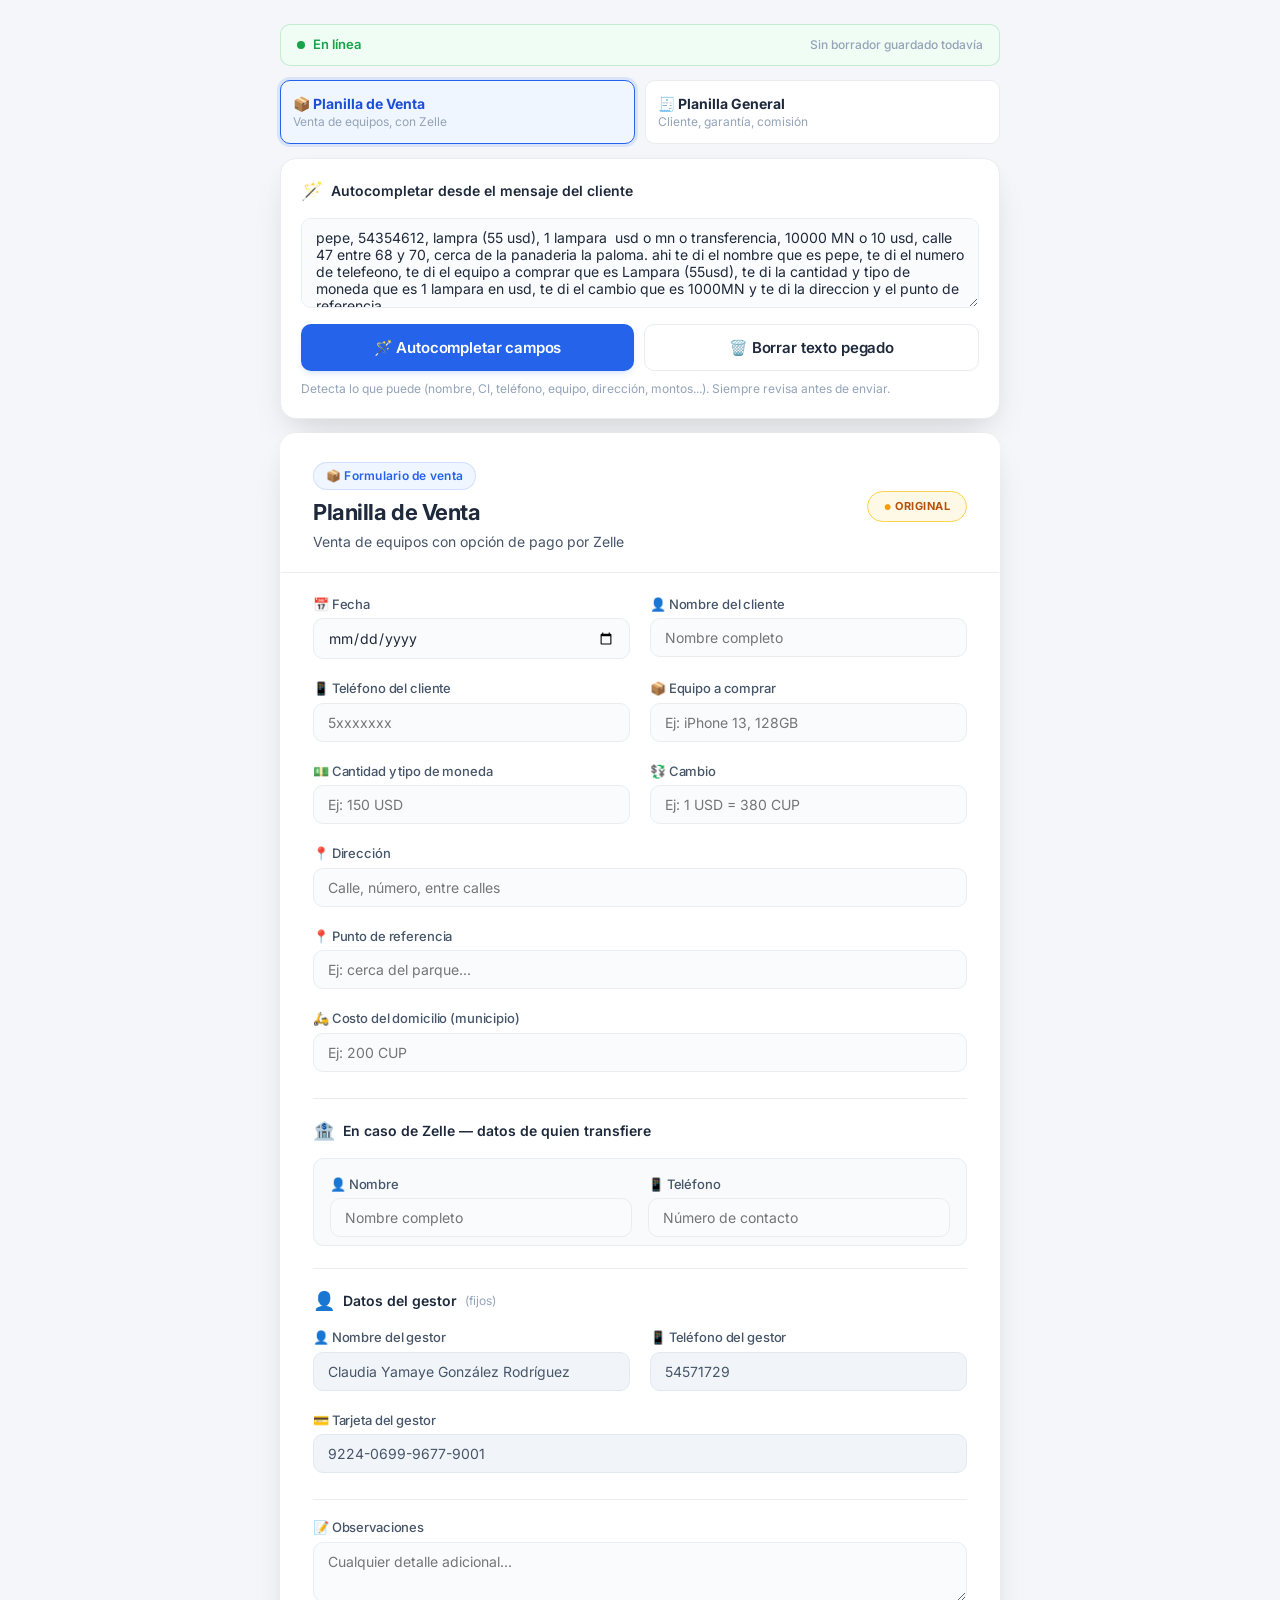
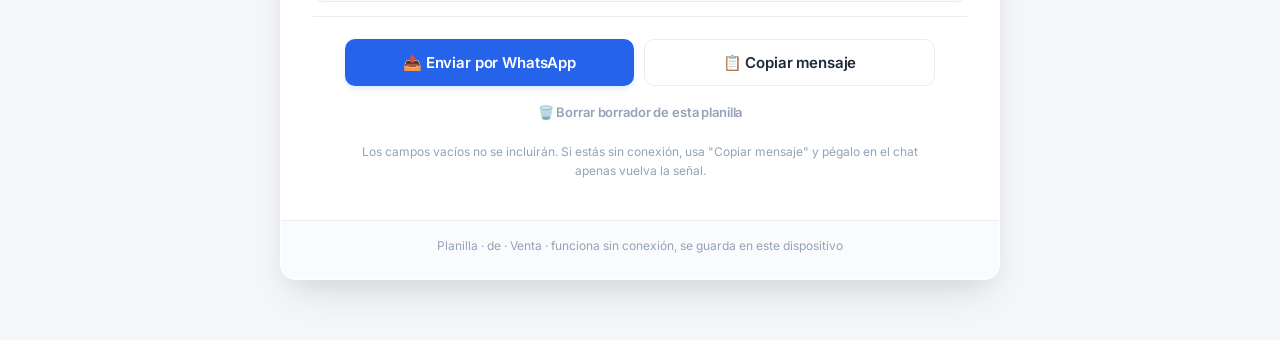
==== commit da3ce1c5: "Update index.html" ====
--- a/index.html
+++ b/index.html
@@ -12,6 +12,7 @@
   <link rel="preconnect" href="https://fonts.gstatic.com" crossorigin />
   <link href="https://fonts.googleapis.com/css2?family=Inter:opsz,wght@14..32,400;14..32,500;14..32,600;14..32,700&display=swap" rel="stylesheet" />
   <style>
+    /* (estilos exactamente igual que antes, sin cambios) */
     * { margin: 0; padding: 0; box-sizing: border-box; }
 
     :root {
@@ -164,6 +165,18 @@
     .section-title .emoji { font-size: 18px; }
     .zelle-box, .gestor-box { background: #f8fafc; border: 1px solid var(--border-light); border-radius: var(--radius-sm); padding: 16px 16px 4px; margin-top: 4px; }
     .zelle-box .group:last-child, .gestor-box .group:last-child { margin-bottom: 0; }
+
+    .paste-box {
+      background: var(--card-bg); border: 1px solid var(--border-light); border-radius: var(--radius);
+      box-shadow: var(--shadow); padding: 18px 20px 20px; margin-bottom: 14px;
+    }
+    .paste-box textarea#pasteInput { min-height: 90px; }
+    .paste-box .hint { text-align: left; margin-top: 8px; }
+    input.autofilled, textarea.autofilled {
+      background: #fffbeb !important; border-color: #fcd34d !important;
+      transition: background 1.5s ease, border-color 1.5s ease;
+    }
+
     .fijo-tag { font-weight: 400; font-size: 12px; color: var(--text-muted); }
 
     .submit-area { padding: 22px 32px 32px; border-top: 1px solid var(--border-light); margin-top: 8px; display: flex; flex-direction: column; gap: 10px; }
@@ -181,104 +194,10 @@
     .btn-outline:hover { background: #f1f5f9; border-color: #cbd5e1; }
     .btn-ghost { background: transparent; color: var(--text-muted); border: none; box-shadow: none; flex: none; min-width: auto; padding: 8px 10px; font-size: 13px; }
     .btn-ghost:hover { color: var(--danger); }
-    .btn-auto { background: #8b5cf6; box-shadow: 0 4px 8px -4px rgba(139,92,246,0.3); }
-    .btn-auto:hover { background: #7c3aed; }
 
     .hint { font-size: 12px; color: var(--text-muted); text-align: center; line-height: 1.6; margin-top: 4px; }
 
     footer { text-align: center; font-size: 12px; color: var(--text-muted); padding: 16px 32px 24px; border-top: 1px solid var(--border-light); background: #fafbfc; }
-
-    .modal-overlay {
-      position: fixed;
-      top: 0; left: 0; width: 100%; height: 100%;
-      background: rgba(0,0,0,0.5);
-      backdrop-filter: blur(4px);
-      display: flex;
-      align-items: center;
-      justify-content: center;
-      z-index: 999;
-      padding: 20px;
-      opacity: 0;
-      pointer-events: none;
-      transition: opacity 0.25s ease;
-    }
-    .modal-overlay.open {
-      opacity: 1;
-      pointer-events: auto;
-    }
-    .modal-box {
-      background: var(--card-bg);
-      border-radius: var(--radius);
-      max-width: 600px;
-      width: 100%;
-      max-height: 85vh;
-      padding: 28px 24px 24px;
-      box-shadow: 0 40px 80px rgba(0,0,0,0.3);
-      display: flex;
-      flex-direction: column;
-      transform: translateY(20px);
-      transition: transform 0.25s ease;
-    }
-    .modal-overlay.open .modal-box {
-      transform: translateY(0);
-    }
-    .modal-box h2 {
-      font-size: 20px;
-      font-weight: 700;
-      margin-bottom: 6px;
-      display: flex;
-      align-items: center;
-      gap: 8px;
-    }
-    .modal-box p {
-      font-size: 14px;
-      color: var(--text-secondary);
-      margin-bottom: 16px;
-    }
-    .modal-box textarea {
-      flex: 1;
-      min-height: 180px;
-      max-height: 40vh;
-      padding: 14px;
-      font-size: 14px;
-      border: 1px solid var(--border-light);
-      border-radius: var(--radius-sm);
-      font-family: var(--font);
-      resize: vertical;
-      background: #fafbfc;
-    }
-    .modal-box textarea:focus {
-      border-color: var(--border-focus);
-      box-shadow: 0 0 0 3px rgba(37,99,235,0.1);
-      background: #fff;
-    }
-    .modal-actions {
-      display: flex;
-      gap: 12px;
-      margin-top: 16px;
-      flex-wrap: wrap;
-    }
-    .modal-actions .btn {
-      flex: 1;
-      min-width: 80px;
-      padding: 12px 16px;
-      font-size: 14px;
-    }
-    .modal-actions .btn-secondary {
-      background: transparent;
-      color: var(--text-primary);
-      border: 1.5px solid var(--border-light);
-    }
-    .modal-actions .btn-secondary:hover {
-      background: #f1f5f9;
-    }
-    .modal-actions .btn-success {
-      background: var(--success);
-      box-shadow: 0 4px 8px -4px rgba(22,163,74,0.3);
-    }
-    .modal-actions .btn-success:hover {
-      background: #15803d;
-    }
 
     @media (max-width: 600px) {
       header { flex-direction: column; align-items: flex-start; padding: 22px 20px 16px; }
@@ -291,8 +210,6 @@
       .zelle-box, .gestor-box { padding: 12px 12px 0; }
       footer { padding: 12px 20px 16px; }
       .category-picker { grid-template-columns: 1fr; }
-      .modal-box { padding: 20px 16px 16px; }
-      .modal-box textarea { min-height: 140px; }
     }
     @media (max-width: 400px) {
       body { padding: 12px 8px 40px; }
@@ -302,763 +219,910 @@
   </style>
 </head>
 <body>
-<div class="app">
-
-  <!-- Barra de estado -->
-  <div class="status-bar" id="statusBar">
-    <div class="status-left">
-      <span class="dot"></span>
-      <span id="statusText">En línea</span>
+  <div class="app">
+
+    <div class="status-bar" id="statusBar">
+      <div class="status-left">
+        <span class="dot"></span>
+        <span id="statusText">En línea</span>
+      </div>
+      <span class="save-indicator" id="saveIndicator">Borrador guardado en este dispositivo</span>
     </div>
-    <span class="save-indicator" id="saveIndicator">Borrador guardado en este dispositivo</span>
-  </div>
-
-  <!-- Selector de categoría -->
-  <div class="category-picker">
-    <button type="button" class="cat-btn" data-category="venta" id="btnVenta">
-      <span class="cat-title">📦 Planilla de Venta</span>
-      <span class="cat-sub">Venta de equipos, con Zelle</span>
-    </button>
-    <button type="button" class="cat-btn" data-category="general" id="btnGeneral">
-      <span class="cat-title">🧾 Planilla General</span>
-      <span class="cat-sub">Cliente, garantía, comisión</span>
-    </button>
-  </div>
-
-  <div class="ticket">
-    <header>
-      <div class="header-left">
-        <span class="badge" id="headerBadge">📋 Formulario de venta</span>
-        <h1 id="headerTitle">Planilla de Venta</h1>
-        <div class="sub" id="headerSub">Completa los datos y envía directo por WhatsApp</div>
+
+    <div class="category-picker">
+      <button type="button" class="cat-btn" id="btnVenta" onclick="switchCategory('venta')">
+        <span class="cat-title">📦 Planilla de Venta</span>
+        <span class="cat-sub">Venta de equipos, con Zelle</span>
+      </button>
+      <button type="button" class="cat-btn" id="btnGeneral" onclick="switchCategory('general')">
+        <span class="cat-title">🧾 Planilla General</span>
+        <span class="cat-sub">Cliente, garantía, comisión</span>
+      </button>
+    </div>
+
+    <div class="paste-box">
+      <div class="section-title"><span class="emoji">🪄</span> Autocompletar desde el mensaje del cliente</div>
+      <textarea id="pasteInput" placeholder="Pega aquí el texto tal cual te lo mandó el cliente por WhatsApp (nombre, CI, equipo, dirección, precio, etc. en cualquier orden)">pepe, 54354612, lampra (55 usd), 1 lampara  usd o mn o transferencia, 10000 MN o 10 usd, calle 47 entre 68 y 70, cerca de la panaderia la paloma. ahi te di el nombre que es pepe, te di el numero de telefeono, te di el equipo a comprar que es Lampara (55usd), te di la cantidad y tipo de moneda que es 1 lampara en usd, te di el cambio que es 1000MN y te di la direccion y el punto de referencia</textarea>
+      <div class="btn-group" style="margin-top:10px;">
+        <button type="button" class="btn btn-primary" id="autofillBtn">🪄 Autocompletar campos</button>
+        <button type="button" class="btn btn-outline" id="clearPasteBtn">🗑️ Borrar texto pegado</button>
       </div>
-      <div class="stamp">Original</div>
-    </header>
-
-    <!-- PLANILLA DE VENTA -->
-    <form id="formVenta" class="planilla-form">
-      <div class="form-grid">
-        <div class="group">
-          <label for="v_fecha">📅 Fecha</label>
-          <input type="date" id="v_fecha" name="fecha" />
+      <div class="hint" id="autofillResult">Detecta lo que puede (nombre, CI, teléfono, equipo, dirección, montos...). Siempre revisa antes de enviar.</div>
+    </div>
+
+    <div class="ticket">
+      <header>
+        <div class="header-left">
+          <span class="badge" id="headerBadge">📋 Formulario de venta</span>
+          <h1 id="headerTitle">Planilla de Venta</h1>
+          <div class="sub" id="headerSub">Completa los datos y envía directo por WhatsApp</div>
         </div>
-        <div class="group">
-          <label for="v_nombreCliente">👤 Nombre del cliente</label>
-          <input type="text" id="v_nombreCliente" name="nombreCliente" placeholder="Nombre completo" />
+        <div class="stamp">Original</div>
+      </header>
+
+      <form id="formVenta" class="planilla-form">
+        <div class="form-grid">
+          <div class="group">
+            <label for="v_fecha">📅 Fecha</label>
+            <input type="date" id="v_fecha" name="fecha" />
+          </div>
+          <div class="group">
+            <label for="v_nombreCliente">👤 Nombre del cliente</label>
+            <input type="text" id="v_nombreCliente" name="nombreCliente" placeholder="Nombre completo" />
+          </div>
+          <div class="group">
+            <label for="v_telCliente">📱 Teléfono del cliente</label>
+            <input type="tel" id="v_telCliente" name="telCliente" placeholder="5xxxxxxx" />
+          </div>
+          <div class="group">
+            <label for="v_equipo">📦 Equipo a comprar</label>
+            <input type="text" id="v_equipo" name="equipo" placeholder="Ej: iPhone 13, 128GB" />
+          </div>
+          <div class="group">
+            <label for="v_cantidad">💵 Cantidad y tipo de moneda</label>
+            <input type="text" id="v_cantidad" name="cantidad" placeholder="Ej: 150 USD" />
+          </div>
+          <div class="group">
+            <label for="v_cambio">💱 Cambio</label>
+            <input type="text" id="v_cambio" name="cambio" placeholder="Ej: 1 USD = 380 CUP" />
+          </div>
+          <div class="group full-width">
+            <label for="v_direccion">📍 Dirección</label>
+            <input type="text" id="v_direccion" name="direccion" placeholder="Calle, número, entre calles" />
+          </div>
+          <div class="group full-width">
+            <label for="v_referencia">📍 Punto de referencia</label>
+            <input type="text" id="v_referencia" name="referencia" placeholder="Ej: cerca del parque..." />
+          </div>
+          <div class="group full-width">
+            <label for="v_domicilio">🛵 Costo del domicilio (municipio)</label>
+            <input type="text" id="v_domicilio" name="domicilio" placeholder="Ej: 200 CUP" />
+          </div>
         </div>
-        <div class="group">
-          <label for="v_telCliente">📱 Teléfono del cliente</label>
-          <input type="tel" id="v_telCliente" name="telCliente" placeholder="5xxxxxxx" />
+
+        <div class="section-break">
+          <div class="section-title"><span class="emoji">🏦</span> En caso de Zelle — datos de quien transfiere</div>
+          <div class="zelle-box">
+            <div class="form-grid" style="gap:12px 16px;">
+              <div class="group">
+                <label for="v_zelleNombre">👤 Nombre</label>
+                <input type="text" id="v_zelleNombre" name="zelleNombre" placeholder="Nombre completo" />
+              </div>
+              <div class="group">
+                <label for="v_zelleTelefono">📱 Teléfono</label>
+                <input type="tel" id="v_zelleTelefono" name="zelleTelefono" placeholder="Número de contacto" />
+              </div>
+            </div>
+          </div>
         </div>
-        <div class="group">
-          <label for="v_equipo">📦 Equipo a comprar</label>
-          <input type="text" id="v_equipo" name="equipo" placeholder="Ej: iPhone 13, 128GB" />
-        </div>
-        <div class="group">
-          <label for="v_cantidad">💵 Cantidad y tipo de moneda</label>
-          <input type="text" id="v_cantidad" name="cantidad" placeholder="Ej: 150 USD" />
-        </div>
-        <div class="group">
-          <label for="v_cambio">💱 Cambio</label>
-          <input type="text" id="v_cambio" name="cambio" placeholder="Ej: 5 USD" />
-        </div>
-        <div class="group full-width">
-          <label for="v_direccion">📍 Dirección</label>
-          <input type="text" id="v_direccion" name="direccion" placeholder="Calle, número, entre calles" />
-        </div>
-        <div class="group full-width">
-          <label for="v_referencia">📍 Punto de referencia</label>
-          <input type="text" id="v_referencia" name="referencia" placeholder="Ej: cerca del parque..." />
-        </div>
-        <div class="group full-width">
-          <label for="v_domicilio">🛵 Costo del domicilio (municipio)</label>
-          <input type="text" id="v_domicilio" name="domicilio" placeholder="Ej: 200 CUP" />
-        </div>
-      </div>
-
-      <div class="section-break">
-        <div class="section-title"><span class="emoji">🏦</span> En caso de Zelle — datos de quien transfiere</div>
-        <div class="zelle-box">
-          <div class="form-grid" style="gap:12px 16px;">
+
+        <div class="section-break">
+          <div class="section-title"><span class="emoji">👤</span> Datos del gestor <span class="fijo-tag">(fijos)</span></div>
+          <div class="form-grid">
             <div class="group">
-              <label for="v_zelleNombre">👤 Nombre</label>
-              <input type="text" id="v_zelleNombre" name="zelleNombre" placeholder="Nombre completo" />
+              <label for="v_gestorNombre">👤 Nombre del gestor</label>
+              <input type="text" id="v_gestorNombre" name="gestorNombre" value="Claudia Yamaye González Rodríguez" readonly />
             </div>
             <div class="group">
-              <label for="v_zelleTelefono">📱 Teléfono</label>
-              <input type="tel" id="v_zelleTelefono" name="zelleTelefono" placeholder="Número de contacto" />
+              <label for="v_gestorTelefono">📱 Teléfono del gestor</label>
+              <input type="tel" id="v_gestorTelefono" name="gestorTelefono" value="54571729" readonly />
             </div>
+            <div class="group full-width">
+              <label for="v_gestorTarjeta">💳 Tarjeta del gestor</label>
+              <input type="text" id="v_gestorTarjeta" name="gestorTarjeta" value="9224-0699-9677-9001" readonly />
+            </div>
           </div>
         </div>
-      </div>
-
-      <div class="section-break">
-        <div class="section-title"><span class="emoji">👤</span> Datos del gestor <span class="fijo-tag">(fijos)</span></div>
+
+        <div class="section-break">
+          <div class="group full-width" style="margin-bottom:0;">
+            <label for="v_observaciones">📝 Observaciones</label>
+            <textarea id="v_observaciones" name="observaciones" placeholder="Cualquier detalle adicional..."></textarea>
+          </div>
+        </div>
+
+        <div class="submit-area">
+          <div class="btn-group">
+            <button type="submit" class="btn btn-primary">📤 Enviar por WhatsApp</button>
+            <button type="button" class="btn btn-outline copy-btn">📋 Copiar mensaje</button>
+          </div>
+          <button type="button" class="btn btn-ghost clear-btn">🗑️ Borrar borrador de esta planilla</button>
+          <div class="hint">Los campos vacíos no se incluirán. Si estás sin conexión, usa "Copiar mensaje" y pégalo en el chat apenas vuelva la señal.</div>
+        </div>
+      </form>
+
+      <form id="formGeneral" class="planilla-form" style="display:none;">
         <div class="form-grid">
           <div class="group">
-            <label for="v_gestorNombre">👤 Nombre del gestor</label>
-            <input type="text" id="v_gestorNombre" name="gestorNombre" value="Claudia Yamaye González Rodríguez" readonly />
-          </div>
-          <div class="group">
-            <label for="v_gestorTelefono">📱 Teléfono del gestor</label>
-            <input type="tel" id="v_gestorTelefono" name="gestorTelefono" value="54571729" readonly />
+            <label for="g_fecha">📅 Fecha</label>
+            <input type="date" id="g_fecha" name="fecha" />
+          </div>
+          <div class="group">
+            <label for="g_nombreCliente">👤 Nombre y Apellido del cliente</label>
+            <input type="text" id="g_nombreCliente" name="nombreCliente" placeholder="Nombre completo" />
+          </div>
+          <div class="group">
+            <label for="g_ciCliente">🪪 CI del cliente</label>
+            <input type="text" id="g_ciCliente" name="ciCliente" placeholder="11 dígitos" inputmode="numeric" maxlength="11" />
+          </div>
+          <div class="group">
+            <label for="g_telCliente">📱 Teléfono del cliente</label>
+            <input type="tel" id="g_telCliente" name="telCliente" placeholder="5xxxxxxx" />
+          </div>
+          <div class="group">
+            <label for="g_equipo">📦 Equipo a comprar</label>
+            <input type="text" id="g_equipo" name="equipo" placeholder="Ej: iPhone 13, 128GB" />
+          </div>
+          <div class="group">
+            <label for="g_garantia">🛡️ Garantía</label>
+            <input type="text" id="g_garantia" name="garantia" placeholder="Ej: 3 meses" />
           </div>
           <div class="group full-width">
-            <label for="v_gestorTarjeta">💳 Tarjeta del gestor</label>
-            <input type="text" id="v_gestorTarjeta" name="gestorTarjeta" value="9224-0699-9677-9001" readonly />
+            <label for="g_direccion">📍 Dirección</label>
+            <input type="text" id="g_direccion" name="direccion" placeholder="Calle, número, entre calles" />
+          </div>
+          <div class="group">
+            <label for="g_cantidad">💵 Cantidad a pagar</label>
+            <input type="text" id="g_cantidad" name="cantidad" placeholder="Ej: 150 USD" />
+          </div>
+          <div class="group">
+            <label for="g_vuelto">💰 Vuelto</label>
+            <input type="text" id="g_vuelto" name="vuelto" placeholder="Ej: 20 CUP" />
+          </div>
+          <div class="group full-width">
+            <label for="g_domicilio">🛵 Costo del domicilio</label>
+            <input type="text" id="g_domicilio" name="domicilio" placeholder="Ej: 200 CUP" />
+          </div>
+          <div class="group">
+            <label for="g_pagaQuien">🙋 Paga el domicilio</label>
+            <select id="g_pagaQuien" name="pagaQuien">
+              <option value="">Seleccionar...</option>
+              <option value="Gestor">Gestor</option>
+              <option value="Cliente">Cliente</option>
+            </select>
           </div>
         </div>
-      </div>
-
-      <div class="section-break">
-        <div class="group full-width" style="margin-bottom:0;">
-          <label for="v_observaciones">📝 Observaciones</label>
-          <textarea id="v_observaciones" name="observaciones" placeholder="Cualquier detalle adicional..."></textarea>
+
+        <div class="section-break">
+          <div class="section-title"><span class="emoji">🏦</span> En caso de Zelle — datos de quien transfiere</div>
+          <div class="zelle-box">
+            <div class="form-grid" style="gap:12px 16px;">
+              <div class="group full-width">
+                <label for="g_zelleTelefono">📱 Teléfono del que va a pagar por Zelle</label>
+                <input type="tel" id="g_zelleTelefono" name="zelleTelefono" placeholder="Número de contacto" />
+              </div>
+            </div>
+          </div>
         </div>
-      </div>
-
-      <div class="submit-area">
-        <div class="btn-group">
-          <button type="submit" class="btn btn-primary">📤 Enviar por WhatsApp</button>
-          <button type="button" class="btn btn-outline copy-btn">📋 Copiar mensaje</button>
-          <button type="button" class="btn btn-auto auto-btn">📥 Auto‑llenar desde mensaje</button>
+
+        <div class="section-break">
+          <div class="section-title"><span class="emoji">👤</span> Datos del gestor <span class="fijo-tag">(prellenados, editables)</span></div>
+          <div class="gestor-box">
+            <div class="form-grid">
+              <div class="group">
+                <label for="g_gestorNombre">👤 Nombre de Gestor</label>
+                <input type="text" id="g_gestorNombre" name="gestorNombre" value="Claudia Yamaye González Rodríguez" />
+              </div>
+              <div class="group">
+                <label for="g_gestorTelefono">📱 Teléfono del Gestor</label>
+                <input type="tel" id="g_gestorTelefono" name="gestorTelefono" value="54571729" />
+              </div>
+              <div class="group">
+                <label for="g_gestorTarjeta">💳 Tarjeta del Gestor</label>
+                <input type="text" id="g_gestorTarjeta" name="gestorTarjeta" value="9224-0699-9677-9001" />
+              </div>
+              <div class="group">
+                <label for="g_comision">🧮 Comisión</label>
+                <input type="text" id="g_comision" name="comision" placeholder="Ej: 10 USD" />
+              </div>
+            </div>
+          </div>
         </div>
-        <button type="button" class="btn btn-ghost clear-btn">🗑️ Borrar borrador de esta planilla</button>
-        <div class="hint">Los campos vacíos no se incluirán. Si estás sin conexión, usa "Copiar mensaje" y pégalo en el chat apenas vuelva la señal.</div>
-      </div>
-    </form>
-
-    <!-- PLANILLA GENERAL -->
-    <form id="formGeneral" class="planilla-form" style="display:none;">
-      <div class="form-grid">
-        <div class="group">
-          <label for="g_fecha">📅 Fecha</label>
-          <input type="date" id="g_fecha" name="fecha" />
+
+        <div class="section-break">
+          <div class="group full-width" style="margin-bottom:0;">
+            <label for="g_observaciones">📝 Observaciones</label>
+            <textarea id="g_observaciones" name="observaciones" placeholder="Cualquier detalle adicional..."></textarea>
+          </div>
         </div>
-        <div class="group">
-          <label for="g_nombreCliente">👤 Nombre y Apellido del cliente</label>
-          <input type="text" id="g_nombreCliente" name="nombreCliente" placeholder="Nombre completo" />
+
+        <div class="submit-area">
+          <div class="btn-group">
+            <button type="submit" class="btn btn-primary">📤 Enviar por WhatsApp</button>
+            <button type="button" class="btn btn-outline copy-btn">📋 Copiar mensaje</button>
+          </div>
+          <button type="button" class="btn btn-ghost clear-btn">🗑️ Borrar borrador de esta planilla</button>
+          <div class="hint">Los campos vacíos no se incluirán. Si estás sin conexión, usa "Copiar mensaje" y pégalo en el chat apenas vuelva la señal.</div>
         </div>
-        <div class="group">
-          <label for="g_ciCliente">🪪 CI del cliente</label>
-          <input type="text" id="g_ciCliente" name="ciCliente" placeholder="11 dígitos" inputmode="numeric" maxlength="11" />
-        </div>
-        <div class="group">
-          <label for="g_telCliente">📱 Teléfono del cliente</label>
-          <input type="tel" id="g_telCliente" name="telCliente" placeholder="5xxxxxxx" />
-        </div>
-        <div class="group">
-          <label for="g_equipo">📦 Equipo a comprar</label>
-          <input type="text" id="g_equipo" name="equipo" placeholder="Ej: iPhone 13, 128GB" />
-        </div>
-        <div class="group">
-          <label for="g_garantia">🛡️ Garantía</label>
-          <input type="text" id="g_garantia" name="garantia" placeholder="Ej: 3 meses" />
-        </div>
-        <div class="group full-width">
-          <label for="g_direccion">📍 Dirección</label>
-          <input type="text" id="g_direccion" name="direccion" placeholder="Calle, número, entre calles" />
-        </div>
-        <div class="group">
-          <label for="g_cantidad">💵 Cantidad a pagar</label>
-          <input type="text" id="g_cantidad" name="cantidad" placeholder="Ej: 150 USD" />
-        </div>
-        <div class="group">
-          <label for="g_vuelto">💰 Vuelto</label>
-          <input type="text" id="g_vuelto" name="vuelto" placeholder="Ej: 20 CUP" />
-        </div>
-        <div class="group full-width">
-          <label for="g_domicilio">🛵 Costo del domicilio</label>
-          <input type="text" id="g_domicilio" name="domicilio" placeholder="Ej: 200 CUP" />
-        </div>
-        <div class="group">
-          <label for="g_pagaQuien">🙋 Paga el domicilio</label>
-          <select id="g_pagaQuien" name="pagaQuien">
-            <option value="">Seleccionar...</option>
-            <option value="Gestor">Gestor</option>
-            <option value="Cliente">Cliente</option>
-          </select>
-        </div>
-      </div>
-
-      <div class="section-break">
-        <div class="section-title"><span class="emoji">🏦</span> En caso de Zelle — datos de quien transfiere</div>
-        <div class="zelle-box">
-          <div class="form-grid" style="gap:12px 16px;">
-            <div class="group full-width">
-              <label for="g_zelleTelefono">📱 Teléfono del que va a pagar por Zelle</label>
-              <input type="tel" id="g_zelleTelefono" name="zelleTelefono" placeholder="Número de contacto" />
-            </div>
-          </div>
-        </div>
-      </div>
-
-      <div class="section-break">
-        <div class="section-title"><span class="emoji">👤</span> Datos del gestor <span class="fijo-tag">(prellenados, editables)</span></div>
-        <div class="gestor-box">
-          <div class="form-grid">
-            <div class="group">
-              <label for="g_gestorNombre">👤 Nombre de Gestor</label>
-              <input type="text" id="g_gestorNombre" name="gestorNombre" value="Claudia Yamaye González Rodríguez" />
-            </div>
-            <div class="group">
-              <label for="g_gestorTelefono">📱 Teléfono del Gestor</label>
-              <input type="tel" id="g_gestorTelefono" name="gestorTelefono" value="54571729" />
-            </div>
-            <div class="group">
-              <label for="g_gestorTarjeta">💳 Tarjeta del Gestor</label>
-              <input type="text" id="g_gestorTarjeta" name="gestorTarjeta" value="9224-0699-9677-9001" />
-            </div>
-            <div class="group">
-              <label for="g_comision">🧮 Comisión</label>
-              <input type="text" id="g_comision" name="comision" placeholder="Ej: 10 USD" />
-            </div>
-          </div>
-        </div>
-      </div>
-
-      <div class="section-break">
-        <div class="group full-width" style="margin-bottom:0;">
-          <label for="g_observaciones">📝 Observaciones</label>
-          <textarea id="g_observaciones" name="observaciones" placeholder="Cualquier detalle adicional..."></textarea>
-        </div>
-      </div>
-
-      <div class="submit-area">
-        <div class="btn-group">
-          <button type="submit" class="btn btn-primary">📤 Enviar por WhatsApp</button>
-          <button type="button" class="btn btn-outline copy-btn">📋 Copiar mensaje</button>
-          <button type="button" class="btn btn-auto auto-btn">📥 Auto‑llenar desde mensaje</button>
-        </div>
-        <button type="button" class="btn btn-ghost clear-btn">🗑️ Borrar borrador de esta planilla</button>
-        <div class="hint">Los campos vacíos no se incluirán. Si estás sin conexión, usa "Copiar mensaje" y pégalo en el chat apenas vuelva la señal.</div>
-      </div>
-    </form>
-
-    <footer>Planilla · de · Venta · funciona sin conexión, se guarda en este dispositivo</footer>
-  </div>
-</div>
-
-<!-- MODAL AUTO-LLENAR -->
-<div class="modal-overlay" id="modalAuto">
-  <div class="modal-box">
-    <h2>📥 Pegar mensaje del cliente</h2>
-    <p>Pega aquí el texto <strong>tal cual</strong> te lo enviaron. La app extraerá automáticamente: nombre, teléfono, dirección, referencia, equipo, cantidad (producto + monto) y cambio (vuelto).</p>
-    <textarea id="modalTextarea" placeholder="Ejemplo:&#10;Pepe calle 47 entre 68 y 70 cerca de la panaderia la paloma lampara recargable 1 lampara 55 usd cambio 5 usd 54354612"></textarea>
-    <div class="modal-actions">
-      <button type="button" class="btn btn-secondary" id="modalCancel">Cancelar</button>
-      <button type="button" class="btn btn-success" id="modalProcess">✅ Procesar</button>
+      </form>
+
+      <footer>Planilla · de · Venta · funciona sin conexión, se guarda en este dispositivo</footer>
     </div>
   </div>
-</div>
-
-<script>
-  const WHATSAPP_LINK = "https://wa.me/5354571729";
-  let currentCategory = localStorage.getItem("planilla_categoria") || "venta";
-
-  // ---------- Definición de categorías ----------
-  const CATEGORIES = {
-    venta: {
-      formId: "formVenta",
-      badge: "📦 Formulario de venta",
-      title: "Planilla de Venta",
-      sub: "Venta de equipos con opción de pago por Zelle",
-      storageKey: "planilla_draft_venta",
-      title_msg: "❗❗ PLANILLA DE VENTA ❗❗",
-      fieldDefs: [
-        { id: "fecha", label: "📅 Fecha", isDate: true },
-        { id: "nombreCliente", label: "👤 Nombre del cliente" },
-        { id: "telCliente", label: "📱 Teléfono del cliente" },
-        { id: "equipo", label: "📦 Equipo a comprar" },
-        { id: "cantidad", label: "💵 Cantidad y tipo de moneda" },
-        { id: "cambio", label: "💱 Cambio" },
-        { id: "direccion", label: "📍 Dirección" },
-        { id: "referencia", label: "📍 Punto de referencia" },
-        { id: "domicilio", label: "🛵 Costo del domicilio si es para municipio" },
-      ],
-      zelleDefs: [
-        { id: "zelleNombre", label: "👤 Nombre" },
-        { id: "zelleTelefono", label: "📱 Teléfono" },
-      ],
-      zelleTitle: "🏦 En caso de Zelle, datos de quien realizará la transferencia:",
-      gestorDefs: [
-        { id: "gestorNombre", label: "👤 Nombre del gestor" },
-        { id: "gestorTelefono", label: "📱 Teléfono del gestor" },
-        { id: "gestorTarjeta", label: "💳 Tarjeta del gestor" },
-      ],
-    },
-    general: {
-      formId: "formGeneral",
-      badge: "🧾 Formulario general",
-      title: "Planilla General",
-      sub: "Cliente, garantía, gestor y comisión",
-      storageKey: "planilla_draft_general",
-      title_msg: "❗❗ PLANILLA ❗❗",
-      fieldDefs: [
-        { id: "fecha", label: "➡️Fecha", isDate: true },
-        { id: "nombreCliente", label: "➡️Nombre y Apellido del cliente" },
-        { id: "ciCliente", label: "➡️CI del cliente" },
-        { id: "telCliente", label: "➡️Teléfono del cliente" },
-        { id: "equipo", label: "➡️Equipo a comprar" },
-        { id: "direccion", label: "➡️Dirección" },
-        { id: "garantia", label: "➡️Garantía" },
-        { id: "cantidad", label: "➡️Cantidad a pagar" },
-        { id: "vuelto", label: "➡️Vuelto" },
-        { id: "domicilio", label: "➡️Costo del domicilio" },
-        { id: "pagaQuien", label: "➡️Paga el gestor o el cliente" },
-      ],
-      zelleDefs: [
-        { id: "zelleTelefono", label: "➡️Teléfono del q va a pagar por Zelle" },
-      ],
-      zelleTitle: "🏦 En caso de Zelle:",
-      gestorDefs: [
-        { id: "gestorNombre", label: "➡️Nombre de Gestor" },
-        { id: "gestorTelefono", label: "➡️Teléfono del Gestor" },
-        { id: "gestorTarjeta", label: "➡️Tarjeta del Gestor" },
-        { id: "comision", label: "➡️Comisión" },
-      ],
-    },
-  };
-
-  // ---------- Funciones comunes ----------
-  function isMobileDevice() {
-    return /Android|iPhone|iPad|iPod/i.test(navigator.userAgent);
-  }
-
-  function buildWhatsappUrl(message) {
-    const encoded = encodeURIComponent(message);
-    const match = WHATSAPP_LINK.match(/wa\.me\/(\d{7,15})/);
-    if (!match) return null;
-    const phone = match[1];
-    if (isMobileDevice()) return `whatsapp://send?phone=${phone}&text=${encoded}`;
-    return `https://web.whatsapp.com/send?phone=${phone}&text=${encoded}`;
-  }
-
-  function formatFecha(value) {
-    if (!value) return "";
-    const [y, m, d] = value.split("-");
-    return `${d}/${m}/${y}`;
-  }
-
-  function buildMessage(cat, data) {
-    let lines = [];
-    lines.push(cat.title_msg);
-    lines.push("");
-
-    cat.fieldDefs.forEach(f => {
-      let val = data[f.id];
-      if (val && val.trim() !== "") {
-        if (f.isDate) val = formatFecha(val);
-        lines.push(`${f.label}: ${val}`);
-      }
-    });
-
-    const zelleHasData = cat.zelleDefs.some(f => data[f.id] && data[f.id].trim() !== "");
-    if (zelleHasData) {
+
+  <script>
+    const WHATSAPP_LINK = "https://wa.me/5354571729";
+
+    // ---------- CATEGORÍAS ----------
+    const CATEGORIES = {
+      venta: {
+        formId: "formVenta",
+        badge: "📦 Formulario de venta",
+        title: "Planilla de Venta",
+        sub: "Venta de equipos con opción de pago por Zelle",
+        storageKey: "planilla_draft_venta",
+        title_msg: "❗❗ PLANILLA DE VENTA ❗❗",
+        fieldDefs: [
+          { id: "fecha", label: "📅 Fecha", isDate: true },
+          { id: "nombreCliente", label: "👤 Nombre del cliente" },
+          { id: "telCliente", label: "📱 Teléfono del cliente" },
+          { id: "equipo", label: "📦 Equipo a comprar" },
+          { id: "cantidad", label: "💵 Cantidad y tipo de moneda" },
+          { id: "cambio", label: "💱 Cambio" },
+          { id: "direccion", label: "📍 Dirección" },
+          { id: "referencia", label: "📍 Punto de referencia" },
+          { id: "domicilio", label: "🛵 Costo del domicilio si es para municipio" },
+        ],
+        zelleDefs: [
+          { id: "zelleNombre", label: "👤 Nombre" },
+          { id: "zelleTelefono", label: "📱 Teléfono" },
+        ],
+        zelleTitle: "🏦 En caso de Zelle, datos de quien realizará la transferencia:",
+        gestorDefs: [
+          { id: "gestorNombre", label: "👤 Nombre del gestor" },
+          { id: "gestorTelefono", label: "📱 Teléfono del gestor" },
+          { id: "gestorTarjeta", label: "💳 Tarjeta del gestor" },
+        ],
+      },
+      general: {
+        formId: "formGeneral",
+        badge: "🧾 Formulario general",
+        title: "Planilla General",
+        sub: "Cliente, garantía, gestor y comisión",
+        storageKey: "planilla_draft_general",
+        title_msg: "❗❗ PLANILLA ❗❗",
+        fieldDefs: [
+          { id: "fecha", label: "➡️Fecha", isDate: true },
+          { id: "nombreCliente", label: "➡️Nombre y Apellido del cliente" },
+          { id: "ciCliente", label: "➡️CI del cliente" },
+          { id: "telCliente", label: "➡️Teléfono del cliente" },
+          { id: "equipo", label: "➡️Equipo a comprar" },
+          { id: "direccion", label: "➡️Dirección" },
+          { id: "garantia", label: "➡️Garantía" },
+          { id: "cantidad", label: "➡️Cantidad a pagar" },
+          { id: "vuelto", label: "➡️Vuelto" },
+          { id: "domicilio", label: "➡️Costo del domicilio" },
+          { id: "pagaQuien", label: "➡️Paga el gestor o el cliente" },
+        ],
+        zelleDefs: [
+          { id: "zelleTelefono", label: "➡️Teléfono del q va a pagar por Zelle" },
+        ],
+        zelleTitle: "🏦 En caso de Zelle:",
+        gestorDefs: [
+          { id: "gestorNombre", label: "➡️Nombre de Gestor" },
+          { id: "gestorTelefono", label: "➡️Teléfono del Gestor" },
+          { id: "gestorTarjeta", label: "➡️Tarjeta del Gestor" },
+          { id: "comision", label: "➡️Comisión" },
+        ],
+      },
+    };
+
+    let currentCategory = localStorage.getItem("planilla_categoria") || "venta";
+
+    function isMobileDevice() {
+      return /Android|iPhone|iPad|iPod/i.test(navigator.userAgent);
+    }
+
+    function buildWhatsappUrl(message) {
+      const encoded = encodeURIComponent(message);
+      const match = WHATSAPP_LINK.match(/wa\.me\/(\d{7,15})/);
+      if (!match) return null;
+      const phone = match[1];
+      if (isMobileDevice()) return `whatsapp://send?phone=${phone}&text=${encoded}`;
+      return `https://web.whatsapp.com/send?phone=${phone}&text=${encoded}`;
+    }
+
+    function formatFecha(value) {
+      if (!value) return "";
+      const [y, m, d] = value.split("-");
+      return `${d}/${m}/${y}`;
+    }
+
+    function buildMessage(cat, data) {
+      let lines = [];
+      lines.push(cat.title_msg);
       lines.push("");
-      lines.push(cat.zelleTitle);
-      cat.zelleDefs.forEach(f => {
-        const val = data[f.id];
-        if (val && val.trim() !== "") lines.push(`${f.label}: ${val}`);
+
+      cat.fieldDefs.forEach(f => {
+        let val = data[f.id];
+        if (val && val.trim() !== "") {
+          if (f.isDate) val = formatFecha(val);
+          lines.push(`${f.label}: ${val}`);
+        }
       });
-    }
-
-    const gestorHasData = cat.gestorDefs.some(f => data[f.id] && data[f.id].trim() !== "");
-    if (gestorHasData) {
-      lines.push("");
-      cat.gestorDefs.forEach(f => {
-        const val = data[f.id];
-        if (val && val.trim() !== "") lines.push(`${f.label}: ${val}`);
+
+      const zelleHasData = cat.zelleDefs.some(f => data[f.id] && data[f.id].trim() !== "");
+      if (zelleHasData) {
+        lines.push("");
+        lines.push(cat.zelleTitle);
+        cat.zelleDefs.forEach(f => {
+          const val = data[f.id];
+          if (val && val.trim() !== "") lines.push(`${f.label}: ${val}`);
+        });
+      }
+
+      const gestorHasData = cat.gestorDefs.some(f => data[f.id] && data[f.id].trim() !== "");
+      if (gestorHasData) {
+        lines.push("");
+        cat.gestorDefs.forEach(f => {
+          const val = data[f.id];
+          if (val && val.trim() !== "") lines.push(`${f.label}: ${val}`);
+        });
+      }
+
+      if (data.observaciones && data.observaciones.trim() !== "") {
+        lines.push("");
+        lines.push(`📝 Observaciones: ${data.observaciones}`);
+      }
+
+      return lines.join("\n");
+    }
+
+    function getFormData(formEl) {
+      const formData = new FormData(formEl);
+      const data = {};
+      formData.forEach((value, key) => { data[key] = value; });
+      return data;
+    }
+
+    function copyToClipboard(text) {
+      if (navigator.clipboard && window.isSecureContext) {
+        return navigator.clipboard.writeText(text);
+      }
+      return new Promise((resolve, reject) => {
+        const ta = document.createElement("textarea");
+        ta.value = text;
+        ta.style.position = "fixed";
+        ta.style.left = "-9999px";
+        ta.style.top = "0";
+        document.body.appendChild(ta);
+        ta.focus();
+        ta.select();
+        try {
+          const ok = document.execCommand("copy");
+          document.body.removeChild(ta);
+          ok ? resolve() : reject(new Error("execCommand falló"));
+        } catch (err) {
+          document.body.removeChild(ta);
+          reject(err);
+        }
       });
     }
 
-    if (data.observaciones && data.observaciones.trim() !== "") {
-      lines.push("");
-      lines.push(`📝 Observaciones: ${data.observaciones}`);
-    }
-
-    return lines.join("\n");
-  }
-
-  function getFormData(formEl) {
-    const formData = new FormData(formEl);
-    const data = {};
-    formData.forEach((value, key) => { data[key] = value; });
-    return data;
-  }
-
-  function copyToClipboard(text) {
-    if (navigator.clipboard && window.isSecureContext) {
-      return navigator.clipboard.writeText(text);
-    }
-    return new Promise((resolve, reject) => {
-      const ta = document.createElement("textarea");
-      ta.value = text;
-      ta.style.position = "fixed";
-      ta.style.left = "-9999px";
-      ta.style.top = "0";
-      document.body.appendChild(ta);
-      ta.focus();
-      ta.select();
+    // ---------- 🧠 NUEVO AUTCOMPLETADO MEJORADO ----------
+    const DEVICE_KEYWORDS = [
+      "iphone", "ipad", "macbook", "imac", "airpods", "apple watch",
+      "samsung", "galaxy", "xiaomi", "redmi", "poco", "huawei", "honor",
+      "tecno", "infinix", "motorola", "moto g", "oneplus", "realme",
+      "tablet", "laptop", "notebook", "smart tv", "tv box", "tv",
+      "play station", "playstation", "ps5", "ps4", "xbox", "nintendo switch",
+      "power bank", "cargador", "audífonos", "auriculares", "bocina", "parlante",
+      "lámpara", "lampara", "lampra"   // <-- añadido para el ejemplo
+    ];
+
+    function normalizeCurrency(raw) {
+      let c = raw.toUpperCase();
+      if (c === "$" || c.startsWith("D")) return "USD";
+      if (c.startsWith("PES") || c === "MN" || c === "CUP") return "MN";
+      return c;
+    }
+
+    function extractMoney(text) {
+      const m = text.match(/(\d+[.,]?\d*)\s*(usd|cup|mn|mlc|\$|d[oó]lares|pesos)/i);
+      if (!m) return null;
+      return { amount: m[1].replace(",", "."), currency: normalizeCurrency(m[2]) };
+    }
+
+    function formatMoneyObj(amount, currency) {
+      return `${amount} ${currency}`;
+    }
+
+    // Clasifica por comas (estructura típica de mensajes con separación)
+    function classifySegments(text) {
+      const segments = text.split(",").map(s => s.trim()).filter(Boolean);
+      const values = {};
+      let nombreSet = false;
+      let equipoSet = false;
+      let cantidadSet = false;
+      let cambioSet = false;
+      let direccionSet = false;
+      let referenciaSet = false;
+
+      const ciRe = /\b\d{11}\b/;
+      const phoneRe = /(?:\+?53)?\s?5\d{7}\b/;
+      const addressRe = /(calle|avenida|\bave\.?\b|reparto|vedado|edificio|apto|apartamento|entre\s)/i;
+      const refRe = /(cerca de|frente a|al lado de|referencia:?)/i;
+      const garantiaRe = /garant[ií]a/i;
+      const domicilioKw = /domicilio|env[ií]o|mensajer[íi]a|delivery/i;
+      const vueltoKw = /vuelto/i;
+      const comisionKw = /comisi[oó]n/i;
+      const zelleKw = /zelle/i;
+      const cambioKw = /cambio|tasa|1\s*usd\s*[=x]/i;
+      const moneyReGlobal = new RegExp("(\\d+[.,]?\\d*)\\s*(usd|cup|mn|mlc|\\$|d[oó]lares|pesos)", "gi");
+
+      function pickFirstMoney(seg) {
+        const m = [...seg.matchAll(moneyReGlobal)];
+        if (m.length) return formatMoneyObj(m[0][1].replace(",", "."), normalizeCurrency(m[0][2]));
+        return null;
+      }
+
+      for (let seg of segments) {
+        // Si el segmento contiene "cambio" o "tasa", extraer el monto como cambio
+        if (cambioKw.test(seg) && !cambioSet) {
+          const m = seg.match(/(\d+[.,]?\d*)\s*(usd|cup|mn|mlc|\$|d[oó]lares|pesos)/i);
+          if (m) {
+            values.cambio = formatMoneyObj(m[1].replace(",", "."), normalizeCurrency(m[2]));
+            cambioSet = true;
+            continue;
+          } else {
+            // Si no hay monto, puede ser "10000 MN o 10 usd" -> tomar ambos
+            const all = [...seg.matchAll(moneyReGlobal)];
+            if (all.length >= 2) {
+              values.cambio = all.map(m => formatMoneyObj(m[1].replace(",", "."), normalizeCurrency(m[2]))).join(" o ");
+              cambioSet = true;
+              continue;
+            }
+          }
+        }
+
+        // Teléfono
+        if (phoneRe.test(seg)) {
+          const tel = seg.match(phoneRe)[0].replace(/[^\d]/g, "");
+          if (zelleKw.test(seg)) values.zelleTelefono = tel;
+          else if (!values.telCliente) values.telCliente = tel;
+          else if (!values.zelleTelefono) values.zelleTelefono = tel;
+          continue;
+        }
+
+        // CI
+        if (ciRe.test(seg) && !values.ciCliente) {
+          values.ciCliente = seg.match(ciRe)[0];
+          continue;
+        }
+
+        // Garantía
+        if (garantiaRe.test(seg) && !values.garantia) {
+          values.garantia = seg.replace(garantiaRe, "").trim();
+          continue;
+        }
+
+        // Zelle (nombre o teléfono)
+        if (zelleKw.test(seg) && !new RegExp(moneyReGlobal).test(seg) && !phoneRe.test(seg)) {
+          const name = seg.replace(zelleKw, "").replace(/a nombre de|nombre|es|:/gi, "").trim();
+          if (name && !values.zelleNombre) values.zelleNombre = name;
+          continue;
+        }
+
+        // Dirección
+        if (addressRe.test(seg) && !direccionSet) {
+          values.direccion = seg;
+          direccionSet = true;
+          continue;
+        }
+
+        // Referencia
+        if (refRe.test(seg) && !referenciaSet) {
+          values.referencia = seg;
+          referenciaSet = true;
+          continue;
+        }
+
+        // Si tiene monto (dinero)
+        if (moneyReGlobal.test(seg)) {
+          const firstMoney = pickFirstMoney(seg);
+          if (!firstMoney) continue;
+
+          // Domicilio
+          if (domicilioKw.test(seg) && !values.domicilio) {
+            values.domicilio = firstMoney;
+            continue;
+          }
+          // Vuelto
+          if (vueltoKw.test(seg) && !values.vuelto) {
+            values.vuelto = firstMoney;
+            continue;
+          }
+          // Comisión
+          if (comisionKw.test(seg) && !values.comision) {
+            values.comision = firstMoney;
+            continue;
+          }
+
+          // Si es un precio de equipo (ej. "lampara (55 usd)") y todavía no tenemos equipo
+          if (!equipoSet && /\(/.test(seg) && /\)/.test(seg)) {
+            // El equipo es todo el segmento
+            values.equipo = seg;
+            equipoSet = true;
+            // El precio podría ir también como cantidad, pero mejor esperar a otro segmento
+            continue;
+          }
+
+          // Si no se ha asignado cantidad, asignarlo como cantidad
+          if (!cantidadSet) {
+            // Pero si el segmento tiene palabras como "lampara" y un número, podría ser cantidad con unidad
+            // Ej: "1 lampara usd o mn o transferencia"
+            const unitMatch = seg.match(/(\d+)\s*([a-zA-Záéíóúñ]+)/i);
+            if (unitMatch && DEVICE_KEYWORDS.some(kw => seg.toLowerCase().includes(kw))) {
+              // Es una cantidad con unidad (ej. 1 lámpara)
+              const unit = unitMatch[2];
+              const moneda = seg.match(/(usd|mn|cup|mlc)/i);
+              const monedaStr = moneda ? moneda[0].toUpperCase() : "";
+              values.cantidad = `${unitMatch[1]} ${unit}${monedaStr ? ' en ' + monedaStr : ''}`;
+              cantidadSet = true;
+              continue;
+            } else {
+              // Si no, es solo un monto (ej. "150 USD")
+              values.cantidad = firstMoney;
+              cantidadSet = true;
+              continue;
+            }
+          }
+
+          // Si ya tenemos cantidad, y no es cambio, guardar como cambio (si no está ya)
+          if (!cambioSet) {
+            values.cambio = firstMoney;
+            cambioSet = true;
+            continue;
+          }
+
+          // Si sobra, va a observaciones
+        }
+
+        // Nombre (primer segmento sin números, corto, y sin palabras clave)
+        if (!nombreSet && !/\d/.test(seg) && seg.split(/\s+/).length <= 4 && !/calle|avenida|reparto|zelle|domicilio|garantía|vuelto|comisión|cambio/i.test(seg)) {
+          values.nombreCliente = seg;
+          nombreSet = true;
+          continue;
+        }
+
+        // Si es un equipo sin precio claro (ej. "lampra")
+        if (!equipoSet && DEVICE_KEYWORDS.some(kw => seg.toLowerCase().includes(kw))) {
+          // Si tiene paréntesis con precio, ya lo capturamos antes, sino tomamos el segmento entero
+          if (!/\(/.test(seg) || !/\)/.test(seg)) {
+            values.equipo = seg;
+            equipoSet = true;
+            continue;
+          }
+        }
+
+        // Si no encaja, guardar en observaciones (acumulando)
+        if (seg) {
+          if (!values.observaciones) values.observaciones = seg;
+          else values.observaciones += ", " + seg;
+        }
+      }
+
+      return values;
+    }
+
+    // Análisis de texto libre (cuando no hay comas o para completar)
+    function autofillFreeform(text) {
+      const values = {};
+      const lower = text.toLowerCase();
+
+      // Nombre: buscar "me llamo", "nombre", o primer palabra sin números
+      let nameMatch = text.match(/(?:me llamo|mi nombre es|soy|nombre:?\s*)\s*([a-zA-ZÁÉÍÓÚÑáéíóúñ]+(?:\s+[a-zA-ZÁÉÍÓÚÑáéíóúñ]+){0,3})/i);
+      if (nameMatch) {
+        values.nombreCliente = nameMatch[1].trim();
+      } else {
+        // Tomar primer token que no sea número ni palabra clave
+        const tokens = text.split(/[\s,]+/);
+        for (const t of tokens) {
+          if (t.length > 1 && !/\d/.test(t) && !/calle|avenida|reparto|zelle|domicilio|garantía|vuelto|comisión|cambio|usd|mn|cup|mlc/i.test(t)) {
+            values.nombreCliente = t;
+            break;
+          }
+        }
+      }
+
+      // Teléfono
+      const telMatch = text.match(/(?:\+?53)?\s?5\d{7}\b/);
+      if (telMatch) values.telCliente = telMatch[0].replace(/[^\d]/g, "");
+
+      // CI
+      const ciMatch = text.match(/\b\d{11}\b/);
+      if (ciMatch) values.ciCliente = ciMatch[0];
+
+      // Equipo: buscar palabra clave y capturar hasta coma o punto o monto
+      for (const kw of DEVICE_KEYWORDS) {
+        const idx = lower.indexOf(kw);
+        if (idx !== -1) {
+          // Tomar desde la palabra clave hasta la siguiente coma o punto o fin
+          const start = idx;
+          let end = text.length;
+          const nextComma = text.indexOf(",", start);
+          const nextDot = text.indexOf(".", start);
+          const nextSemicolon = text.indexOf(";", start);
+          const nextNewline = text.indexOf("\n", start);
+          const stops = [nextComma, nextDot, nextSemicolon, nextNewline].filter(i => i !== -1);
+          if (stops.length) end = Math.min(...stops);
+          let fragment = text.slice(start, end).trim();
+          // Si el fragmento es muy largo, acortar a 50 chars
+          if (fragment.length > 50) fragment = fragment.slice(0, 50);
+          values.equipo = fragment;
+          break;
+        }
+      }
+
+      // Dirección
+      const dirMatch = text.match(/(calle[^.,\n]*|avenida[^.,\n]*|reparto[^.,\n]*|vedado[^.,\n]*|edificio[^.,\n]*|apto[^.,\n]*|apartamento[^.,\n]*|entre\s[^.,\n]*)/i);
+      if (dirMatch) values.direccion = dirMatch[0].trim();
+
+      // Referencia
+      const refMatch = text.match(/(cerca de[^.,\n]*|frente a[^.,\n]*|al lado de[^.,\n]*|referencia:?\s*[^.,\n]*)/i);
+      if (refMatch) values.referencia = refMatch[0].trim();
+
+      // Garantía
+      const garMatch = text.match(/garant[ií]a[:\s]*([^.,\n]*)/i);
+      if (garMatch && garMatch[1]) values.garantia = garMatch[1].trim();
+
+      // Cantidad: buscar "1 lampara" o similar
+      const unitMatch = text.match(/(\d+)\s*([a-zA-Záéíóúñ]+)\s*(?:en\s*)?(usd|mn|cup|mlc)?/i);
+      if (unitMatch && DEVICE_KEYWORDS.some(kw => lower.includes(kw))) {
+        const unit = unitMatch[2];
+        const moneda = unitMatch[3] ? unitMatch[3].toUpperCase() : "";
+        values.cantidad = `${unitMatch[1]} ${unit}${moneda ? ' en ' + moneda : ''}`;
+      } else {
+        // Buscar cualquier monto con moneda
+        const money = extractMoney(text);
+        if (money) values.cantidad = formatMoneyObj(money.amount, money.currency);
+      }
+
+      // Cambio: buscar "cambio", "tasa", o relación "1 usd ="
+      const cambioMatch = text.match(/cambio[:\s]*([^.,\n]*)/i);
+      if (cambioMatch && cambioMatch[1]) {
+        const val = cambioMatch[1].trim();
+        const money = extractMoney(val);
+        if (money) values.cambio = formatMoneyObj(money.amount, money.currency);
+        else values.cambio = val;
+      } else {
+        const rateMatch = text.match(/1\s*(?:usd)?\s*[=x]\s*(\d+)\s*(cup|mn)?/i);
+        if (rateMatch) {
+          const amount = rateMatch[1];
+          const currency = rateMatch[2] ? rateMatch[2].toUpperCase() : "MN";
+          values.cambio = `1 USD = ${amount} ${currency}`;
+        } else {
+          // Buscar dos montos con distintas monedas (ej. "10000 MN o 10 usd")
+          const allMoney = [...text.matchAll(/(\d+[.,]?\d*)\s*(usd|cup|mn|mlc|\$|d[oó]lares|pesos)/gi)];
+          if (allMoney.length >= 2) {
+            const m1 = { amount: allMoney[0][1].replace(",", "."), currency: normalizeCurrency(allMoney[0][2]) };
+            const m2 = { amount: allMoney[1][1].replace(",", "."), currency: normalizeCurrency(allMoney[1][2]) };
+            if (m1.currency !== m2.currency) {
+              values.cambio = `${m1.amount} ${m1.currency} o ${m2.amount} ${m2.currency}`;
+            }
+          }
+        }
+      }
+
+      // Domicilio
+      const domMatch = text.match(/domicilio[:\s]*([^.,\n]*)/i);
+      if (domMatch && domMatch[1]) values.domicilio = domMatch[1].trim();
+
+      // Zelle
+      const zelleIdx = lower.indexOf("zelle");
+      if (zelleIdx !== -1) {
+        const window_ = text.slice(zelleIdx, zelleIdx + 80);
+        const tel = window_.match(/(?:\+?53)?\s?5\d{7}\b/);
+        if (tel) values.zelleTelefono = tel[0].replace(/[^\d]/g, "");
+        const name = window_.match(/(?:a nombre de|nombre:?\s*)\s*([a-zA-ZÁÉÍÓÚÑáéíóúñ]+(?:\s+[a-zA-ZÁÉÍÓÚÑáéíóúñ]+){0,2})/i);
+        if (name) values.zelleNombre = name[1].trim();
+      }
+
+      return values;
+    }
+
+    // Función principal de autocompletado
+    function autofillFromText(cat, formEl, rawText) {
+      const text = rawText.trim();
+      if (!text) return 0;
+
+      // Primero clasificar por comas
+      const segValues = classifySegments(text);
+      // Luego completar con análisis libre
+      const freeValues = autofillFreeform(text);
+      // Combinar (segValues tiene prioridad)
+      const values = Object.assign({}, freeValues, segValues);
+
+      let filledCount = 0;
+      Object.keys(values).forEach(key => {
+        const val = values[key];
+        if (!val) return;
+        const field = formEl.elements.namedItem(key);
+        if (!field) return;
+        if (field.value && field.value.trim() !== "") return; // no pisar si ya tiene
+        field.value = val;
+        field.classList.add("autofilled");
+        setTimeout(() => field.classList.remove("autofilled"), 4000);
+        filledCount++;
+      });
+
+      // Fecha automática
+      const fechaField = formEl.elements.namedItem("fecha");
+      if (fechaField && !fechaField.value) {
+        const now = new Date();
+        fechaField.value = `${now.getFullYear()}-${String(now.getMonth() + 1).padStart(2, "0")}-${String(now.getDate()).padStart(2, "0")}`;
+      }
+
+      return filledCount;
+    }
+
+    function runAutofill() {
+      const text = document.getElementById("pasteInput").value;
+      const cat = CATEGORIES[currentCategory];
+      const formEl = document.getElementById(cat.formId);
+      const count = autofillFromText(cat, formEl, text);
+      const resultEl = document.getElementById("autofillResult");
+      resultEl.textContent = count > 0
+        ? `✅ Se completaron ${count} campo(s) automáticamente. Revisa antes de enviar — el resto lo completas a mano.`
+        : "⚠️ No se detectó suficiente información en el texto. Completa los campos a mano.";
+      scheduleSave(formEl, cat.storageKey);
+    }
+
+    // ---------- AUTOGUARDADO ----------
+    let saveTimer = null;
+    function scheduleSave(formEl, storageKey) {
+      clearTimeout(saveTimer);
+      saveTimer = setTimeout(() => {
+        const data = getFormData(formEl);
+        localStorage.setItem(storageKey, JSON.stringify(data));
+        const now = new Date();
+        const hh = String(now.getHours()).padStart(2, "0");
+        const mm = String(now.getMinutes()).padStart(2, "0");
+        document.getElementById("saveIndicator").textContent = `Borrador guardado · ${hh}:${mm}`;
+      }, 400);
+    }
+
+    function restoreDraft(formEl, storageKey) {
+      const raw = localStorage.getItem(storageKey);
+      if (!raw) return;
       try {
-        const ok = document.execCommand("copy");
-        document.body.removeChild(ta);
-        ok ? resolve() : reject(new Error("execCommand falló"));
-      } catch (err) {
-        document.body.removeChild(ta);
-        reject(err);
-      }
-    });
-  }
-
-  // ---------- Autoguardado ----------
-  let saveTimer = null;
-  function scheduleSave(formEl, storageKey) {
-    clearTimeout(saveTimer);
-    saveTimer = setTimeout(() => {
+        const data = JSON.parse(raw);
+        Object.keys(data).forEach(key => {
+          const field = formEl.elements.namedItem(key);
+          if (field && data[key]) field.value = data[key];
+        });
+      } catch (e) { /* borrador corrupto, se ignora */ }
+    }
+
+    function clearDraft(formEl, storageKey) {
+      if (!confirm("¿Borrar todos los datos escritos en esta planilla?")) return;
+      localStorage.removeItem(storageKey);
+      formEl.reset();
+      restoreDefaults(formEl);
+      document.getElementById("saveIndicator").textContent = "Borrador borrado";
+    }
+
+    function restoreDefaults(formEl) {
+      const defaults = {
+        gestorNombre: "Claudia Yamaye González Rodríguez",
+        gestorTelefono: "54571729",
+        gestorTarjeta: "9224-0699-9677-9001",
+      };
+      Object.keys(defaults).forEach(key => {
+        const field = formEl.elements.namedItem(key);
+        if (field) field.value = defaults[key];
+      });
+    }
+
+    // ---------- CAMBIO DE CATEGORÍA ----------
+    function switchCategory(key) {
+      currentCategory = key;
+      localStorage.setItem("planilla_categoria", key);
+      const cat = CATEGORIES[key];
+
+      document.getElementById("btnVenta").classList.toggle("active", key === "venta");
+      document.getElementById("btnGeneral").classList.toggle("active", key === "general");
+      document.getElementById("formVenta").style.display = key === "venta" ? "block" : "none";
+      document.getElementById("formGeneral").style.display = key === "general" ? "block" : "none";
+
+      document.getElementById("headerBadge").textContent = cat.badge;
+      document.getElementById("headerTitle").textContent = cat.title;
+      document.getElementById("headerSub").textContent = cat.sub;
+
+      const formEl = document.getElementById(cat.formId);
+      restoreDraft(formEl, cat.storageKey);
+      updateSaveIndicatorFromStorage(cat.storageKey);
+    }
+
+    function updateSaveIndicatorFromStorage(storageKey) {
+      const raw = localStorage.getItem(storageKey);
+      document.getElementById("saveIndicator").textContent = raw
+        ? "Hay un borrador guardado en este dispositivo"
+        : "Sin borrador guardado todavía";
+    }
+
+    // ---------- ESTADO DE CONEXIÓN ----------
+    function updateStatus() {
+      const bar = document.getElementById("statusBar");
+      const text = document.getElementById("statusText");
+      if (navigator.onLine) {
+        bar.classList.remove("offline");
+        text.textContent = "En línea";
+      } else {
+        bar.classList.add("offline");
+        text.textContent = "Sin conexión — los datos se guardan en este dispositivo";
+      }
+    }
+    window.addEventListener("online", updateStatus);
+    window.addEventListener("offline", updateStatus);
+
+    // ---------- ENVÍO Y COPIADO ----------
+    function handleSubmit(e, cat) {
+      e.preventDefault();
+      const formEl = document.getElementById(cat.formId);
       const data = getFormData(formEl);
-      localStorage.setItem(storageKey, JSON.stringify(data));
-      const now = new Date();
-      const hh = String(now.getHours()).padStart(2, "0");
-      const mm = String(now.getMinutes()).padStart(2, "0");
-      document.getElementById("saveIndicator").textContent = `Borrador guardado · ${hh}:${mm}`;
-    }, 400);
-  }
-
-  function restoreDraft(formEl, storageKey) {
-    const raw = localStorage.getItem(storageKey);
-    if (!raw) return;
-    try {
-      const data = JSON.parse(raw);
-      Object.keys(data).forEach(key => {
-        const field = formEl.elements.namedItem(key);
-        if (field && data[key] !== undefined) field.value = data[key];
-      });
-    } catch (e) { /* ignorar */ }
-  }
-
-  function clearDraft(formEl, storageKey) {
-    if (!confirm("¿Borrar todos los datos escritos en esta planilla?")) return;
-    localStorage.removeItem(storageKey);
-    formEl.reset();
-    restoreDefaults(formEl);
-    document.getElementById("saveIndicator").textContent = "Borrador borrado";
-  }
-
-  function restoreDefaults(formEl) {
-    const defaults = {
-      gestorNombre: "Claudia Yamaye González Rodríguez",
-      gestorTelefono: "54571729",
-      gestorTarjeta: "9224-0699-9677-9001",
-    };
-    Object.keys(defaults).forEach(key => {
-      const field = formEl.elements.namedItem(key);
-      if (field) field.value = defaults[key];
-    });
-  }
-
-  // ---------- Cambio de categoría ----------
-  function switchCategory(key) {
-    currentCategory = key;
-    localStorage.setItem("planilla_categoria", key);
-    const cat = CATEGORIES[key];
-
-    document.querySelectorAll('.cat-btn').forEach(btn => {
-      btn.classList.toggle('active', btn.dataset.category === key);
-    });
-
-    document.getElementById("formVenta").style.display = key === "venta" ? "block" : "none";
-    document.getElementById("formGeneral").style.display = key === "general" ? "block" : "none";
-
-    document.getElementById("headerBadge").textContent = cat.badge;
-    document.getElementById("headerTitle").textContent = cat.title;
-    document.getElementById("headerSub").textContent = cat.sub;
-
-    const formEl = document.getElementById(cat.formId);
-    restoreDraft(formEl, cat.storageKey);
-    updateSaveIndicatorFromStorage(cat.storageKey);
-  }
-
-  function updateSaveIndicatorFromStorage(storageKey) {
-    const raw = localStorage.getItem(storageKey);
-    document.getElementById("saveIndicator").textContent = raw
-      ? "Hay un borrador guardado en este dispositivo"
-      : "Sin borrador guardado todavía";
-  }
-
-  // ---------- Estado de conexión ----------
-  function updateStatus() {
-    const bar = document.getElementById("statusBar");
-    const text = document.getElementById("statusText");
-    if (navigator.onLine) {
-      bar.classList.remove("offline");
-      text.textContent = "En línea";
-    } else {
-      bar.classList.add("offline");
-      text.textContent = "Sin conexión — los datos se guardan en este dispositivo";
-    }
-  }
-  window.addEventListener("online", updateStatus);
-  window.addEventListener("offline", updateStatus);
-
-  // ---------- Envío y copia ----------
-  function handleSubmit(e, cat) {
-    e.preventDefault();
-    const formEl = document.getElementById(cat.formId);
-    const data = getFormData(formEl);
-    const message = buildMessage(cat, data);
-    const directUrl = buildWhatsappUrl(message);
-
-    if (!navigator.onLine) {
-      copyToClipboard(message);
-      alert("Estás sin conexión. El mensaje fue copiado; WhatsApp intentará abrir y lo podrás pegar y enviar apenas vuelva la señal.");
-    }
-
-    if (directUrl) {
-      if (isMobileDevice()) {
-        const fallbackUrl = `https://api.whatsapp.com/send?phone=${WHATSAPP_LINK.match(/wa\.me\/(\d{7,15})/)[1]}&text=${encodeURIComponent(message)}`;
-        const fallbackTimer = setTimeout(() => { window.location.href = fallbackUrl; }, 1500);
-        window.addEventListener("blur", () => clearTimeout(fallbackTimer), { once: true });
-        window.location.href = directUrl;
+      const message = buildMessage(cat, data);
+      const directUrl = buildWhatsappUrl(message);
+
+      if (!navigator.onLine) {
+        copyToClipboard(message);
+        alert("Estás sin conexión. El mensaje fue copiado; WhatsApp intentará abrir y lo podrás pegar y enviar apenas vuelva la señal.");
+      }
+
+      if (directUrl) {
+        if (isMobileDevice()) {
+          const fallbackUrl = `https://api.whatsapp.com/send?phone=${WHATSAPP_LINK.match(/wa\.me\/(\d{7,15})/)[1]}&text=${encodeURIComponent(message)}`;
+          const fallbackTimer = setTimeout(() => { window.location.href = fallbackUrl; }, 1500);
+          window.addEventListener("blur", () => clearTimeout(fallbackTimer), { once: true });
+          window.location.href = directUrl;
+        } else {
+          window.open(directUrl, "_blank");
+        }
       } else {
-        window.open(directUrl, "_blank");
-      }
-    } else {
-      copyToClipboard(message);
-      alert("El mensaje fue copiado. Se abrirá WhatsApp: pega el mensaje y envíalo.");
-      window.open(WHATSAPP_LINK, "_blank");
-    }
-  }
-
-  function handleCopy(btn, cat) {
-    const formEl = document.getElementById(cat.formId);
-    const data = getFormData(formEl);
-    const message = buildMessage(cat, data);
-    copyToClipboard(message)
-      .then(() => {
-        const original = btn.innerHTML;
-        btn.textContent = "✅ ¡Copiado!";
-        setTimeout(() => { btn.innerHTML = original; }, 1800);
-      })
-      .catch(() => {
-        const original = btn.innerHTML;
-        btn.textContent = "❌ Error";
-        setTimeout(() => { btn.innerHTML = original; }, 1800);
-      });
-  }
-
-  // ---------- AUTO-LLENAR AVANZADO (sin etiquetas) ----------
-  function parseMessageNatural(text) {
-    const result = {};
-
-    // Limpiar: quitar saltos de línea y espacios extra
-    let clean = text.replace(/\s+/g, ' ').trim();
-
-    // 1. Extraer CAMBIO (vuelto) primero
-    const cambioRegex = /(?:cambio|vuelto|devuelta|llevar\s+cambio)\s+([\d.]+)\s*(?:USD|CUP|pesos?|usd|cup|Pesos?|MN|mn)?/i;
-    const cambioMatch = clean.match(cambioRegex);
-    if (cambioMatch) {
-      result.cambio = cambioMatch[0].trim();
-      // Eliminar del texto para no interferir
-      clean = clean.replace(cambioMatch[0], '').replace(/\s+/g, ' ').trim();
-    }
-
-    // 2. Extraer teléfono (8 dígitos)
-    const phoneRegex = /\b(\d{3}[\s\-]?\d{2}[\s\-]?\d{3}|\d{8})\b/;
-    const phoneMatch = clean.match(phoneRegex);
-    if (phoneMatch) {
-      let phone = phoneMatch[1].replace(/[\s\-]/g, '');
-      if (phone.length === 8) {
-        result.telefono = phone;
-        clean = clean.replace(phoneMatch[0], '').replace(/\s+/g, ' ').trim();
-      }
-    }
-
-    // 3. Extraer cantidad de producto y monto
-    // Buscar monto (número + moneda)
-    let monto = '';
-    const montoRegex = /\b(\d+(?:\.\d{1,2})?)\s*(?:USD|CUP|pesos?|usd|cup|Pesos?|MN|mn)\b/i;
-    const montoMatch = clean.match(montoRegex);
-    if (montoMatch) {
-      monto = montoMatch[0].trim();
-      clean = clean.replace(montoMatch[0], '').replace(/\s+/g, ' ').trim();
-    } else {
-      // Buscar solo número (sin moneda) si está seguido de "usd" o similar (ya cubierto)
-      const numMoneda = /\b(\d+(?:\.\d{1,2})?)\s*(usd|cup|pesos|mn)\b/i;
-      const nm = clean.match(numMoneda);
-      if (nm) {
-        monto = nm[0].trim();
-        clean = clean.replace(nm[0], '').replace(/\s+/g, ' ').trim();
-      }
-    }
-
-    // Buscar cantidad de productos: número + palabra (que no sea moneda)
-    let producto = '';
-    const prodRegex = /\b(\d+)\s+([a-zA-ZÁÉÍÓÚáéíóúñÑ]+(?:[\s\-][a-zA-ZÁÉÍÓÚáéíóúñÑ]+)*)\b/;
-    const prodMatch = clean.match(prodRegex);
-    if (prodMatch) {
-      // Verificar que la segunda palabra no sea una moneda o palabra irrelevante
-      const second = prodMatch[2].toLowerCase();
-      if (!/usd|cup|pesos|mn|calle|avenida|entre|referencia|cerca|junto|al lado|frente|detrás/i.test(second)) {
-        producto = prodMatch[0].trim();
-        clean = clean.replace(prodMatch[0], '').replace(/\s+/g, ' ').trim();
-      }
-    }
-
-    // Construir campo cantidad: si hay producto y monto, unirlos; si no, solo monto
-    if (producto && monto) {
-      result.cantidad = `${producto} - ${monto}`;
-    } else if (producto) {
-      result.cantidad = producto;
-    } else if (monto) {
-      result.cantidad = monto;
-    }
-
-    // 4. Extraer dirección
-    const dirRegex = /(?:calle|avenida|av\.?|callejón|pasaje|carretera|#|entre|esquina|y\s+(?:calle|avenida))\s+[^,.]{5,}/i;
-    const dirMatch = clean.match(dirRegex);
-    if (dirMatch) {
-      result.direccion = dirMatch[0].trim();
-      clean = clean.replace(dirMatch[0], '').replace(/\s+/g, ' ').trim();
-    }
-
-    // 5. Extraer referencia
-    const refRegex = /(?:cerca\s+de|junto\s+a|al\s+lado\s+de|referencia|frente\s+a|detrás\s+de|entre\s+[^,]+?y\s+[^,]+?)\s+[^,.]{3,}/i;
-    const refMatch = clean.match(refRegex);
-    if (refMatch) {
-      result.referencia = refMatch[0].trim();
-      clean = clean.replace(refMatch[0], '').replace(/\s+/g, ' ').trim();
-    }
-
-    // 6. Extraer equipo y nombre del resto
-    const tokens = clean.split(/\s+/).filter(t => t.length > 1);
-    let nombreCandidato = '';
-    let equipoCandidato = [];
-    let foundNombre = false;
-    for (let i = 0; i < tokens.length; i++) {
-      const t = tokens[i];
-      if (/^[A-ZÁÉÍÓÚÑ]/.test(t) && !/calle|avenida|entre|referencia|junto|cerca|al lado|frente|detrás|usd|cup|pesos|mn/i.test(t)) {
-        if (!foundNombre) {
-          nombreCandidato += t + ' ';
-          if (i + 1 < tokens.length && tokens[i+1].length < 10 && /^[A-ZÁÉÍÓÚÑ]/.test(tokens[i+1])) {
-            nombreCandidato += tokens[i+1] + ' ';
-            i++;
-          }
-          foundNombre = true;
-        } else {
-          equipoCandidato.push(t);
-        }
-      } else {
-        equipoCandidato.push(t);
-      }
-    }
-    if (nombreCandidato.trim()) {
-      result.nombre = nombreCandidato.trim();
-    }
-    if (equipoCandidato.length > 0) {
-      result.equipo = equipoCandidato.join(' ');
-    } else {
-      if (clean.trim() && clean.trim() !== (result.nombre || '').trim()) {
-        result.equipo = clean.trim();
-      }
-    }
-
-    // Si no se encontró nombre, asignar la primera palabra que no sea número
-    if (!result.nombre && text) {
-      const words = text.split(/\s+/);
-      for (const w of words) {
-        if (w.length > 1 && !/^\d+$/.test(w) && !/calle|avenida|entre|referencia|cerca|junto|usd|cup|pesos|mn/i.test(w)) {
-          result.nombre = w;
-          break;
-        }
-      }
-    }
-
-    return result;
-  }
-
-  function applyParsedData(parsed) {
-    const cat = CATEGORIES[currentCategory];
-    const formEl = document.getElementById(cat.formId);
-
-    const fieldMap = {
-      nombre: "nombreCliente",
-      telefono: "telCliente",
-      equipo: "equipo",
-      cantidad: "cantidad",
-      cambio: "cambio",      // para venta
-      vuelto: "vuelto",      // para general
-      direccion: "direccion",
-      referencia: "referencia",
-      domicilio: "domicilio",
-      garantia: "garantia",
-      ci: "ciCliente",
-      pagaquien: "pagaQuien",
-      comision: "comision",
-      observaciones: "observaciones",
-      zellenombre: "zelleNombre",
-      zelletelefono: "zelleTelefono",
-    };
-
-    let filledCount = 0;
-    for (const [key, value] of Object.entries(parsed)) {
-      let fieldId = fieldMap[key];
-      // Si es 'cambio' y estamos en planilla general, usar 'vuelto'
-      if (key === 'cambio' && currentCategory === 'general') {
-        fieldId = 'vuelto';
-      }
-      if (fieldId) {
-        const input = formEl.elements.namedItem(fieldId);
-        if (input && !input.readOnly) {
-          input.value = value;
-          filledCount++;
-        }
-      }
-    }
-
-    if (filledCount > 0) {
-      scheduleSave(formEl, cat.storageKey);
-      document.getElementById("saveIndicator").textContent = `✅ Se rellenaron ${filledCount} campos automáticamente`;
-      setTimeout(() => updateSaveIndicatorFromStorage(cat.storageKey), 3000);
-    } else {
-      alert("No se pudo extraer ningún dato. Asegúrate de que el mensaje contenga información reconocible (nombre, teléfono, dirección, etc.).");
-    }
-  }
-
-  // ---------- Modal ----------
-  function openAutoModal() {
-    document.getElementById("modalAuto").classList.add("open");
-    document.getElementById("modalTextarea").value = "";
-    document.getElementById("modalTextarea").focus();
-  }
-
-  function closeAutoModal() {
-    document.getElementById("modalAuto").classList.remove("open");
-  }
-
-  function processAutoFill() {
-    const textarea = document.getElementById("modalTextarea");
-    const text = textarea.value;
-    if (!text.trim()) {
-      alert("Por favor, pega el mensaje del cliente.");
-      return;
-    }
-    const parsed = parseMessageNatural(text);
-    applyParsedData(parsed);
-    closeAutoModal();
-  }
-
-  // ---------- Inicialización ----------
-  document.addEventListener("DOMContentLoaded", function() {
-    // Eventos de categoría
-    document.querySelectorAll('.cat-btn').forEach(btn => {
-      btn.addEventListener('click', function() {
-        const category = this.dataset.category;
-        if (category) switchCategory(category);
-      });
-    });
-
-    // Configurar cada categoría
+        copyToClipboard(message);
+        alert("El mensaje fue copiado. Se abrirá WhatsApp: pega el mensaje y envíalo.");
+        window.open(WHATSAPP_LINK, "_blank");
+      }
+    }
+
+    function handleCopy(btn, cat) {
+      const formEl = document.getElementById(cat.formId);
+      const data = getFormData(formEl);
+      const message = buildMessage(cat, data);
+      copyToClipboard(message)
+        .then(() => {
+          const original = btn.innerHTML;
+          btn.textContent = "✅ ¡Copiado!";
+          setTimeout(() => { btn.innerHTML = original; }, 1800);
+        })
+        .catch(() => {
+          const original = btn.innerHTML;
+          btn.textContent = "❌ Error";
+          setTimeout(() => { btn.innerHTML = original; }, 1800);
+        });
+    }
+
+    // ---------- INICIALIZACIÓN ----------
     Object.keys(CATEGORIES).forEach(key => {
       const cat = CATEGORIES[key];
       const formEl = document.getElementById(cat.formId);
@@ -1067,29 +1131,25 @@
       formEl.addEventListener("input", () => scheduleSave(formEl, cat.storageKey));
       formEl.querySelector(".copy-btn").addEventListener("click", function() { handleCopy(this, cat); });
       formEl.querySelector(".clear-btn").addEventListener("click", () => clearDraft(formEl, cat.storageKey));
-      formEl.querySelector(".auto-btn").addEventListener("click", openAutoModal);
 
       restoreDraft(formEl, cat.storageKey);
     });
 
-    // Eventos del modal
-    document.getElementById("modalCancel").addEventListener("click", closeAutoModal);
-    document.getElementById("modalProcess").addEventListener("click", processAutoFill);
-    document.getElementById("modalAuto").addEventListener("click", function(e) {
-      if (e.target === this) closeAutoModal();
+    document.getElementById("autofillBtn").addEventListener("click", runAutofill);
+    document.getElementById("clearPasteBtn").addEventListener("click", () => {
+      document.getElementById("pasteInput").value = "";
+      document.getElementById("autofillResult").textContent = "Detecta lo que puede (nombre, CI, teléfono, equipo, dirección, montos...). Siempre revisa antes de enviar.";
     });
 
-    // Iniciar
     switchCategory(currentCategory);
     updateStatus();
 
     // Service Worker
     if ("serviceWorker" in navigator) {
       window.addEventListener("load", () => {
-        navigator.serviceWorker.register("sw.js").catch(() => { /* falla silenciosa */ });
+        navigator.serviceWorker.register("sw.js").catch(() => { /* silencioso */ });
       });
     }
-  });
-</script>
+  </script>
 </body>
 </html>
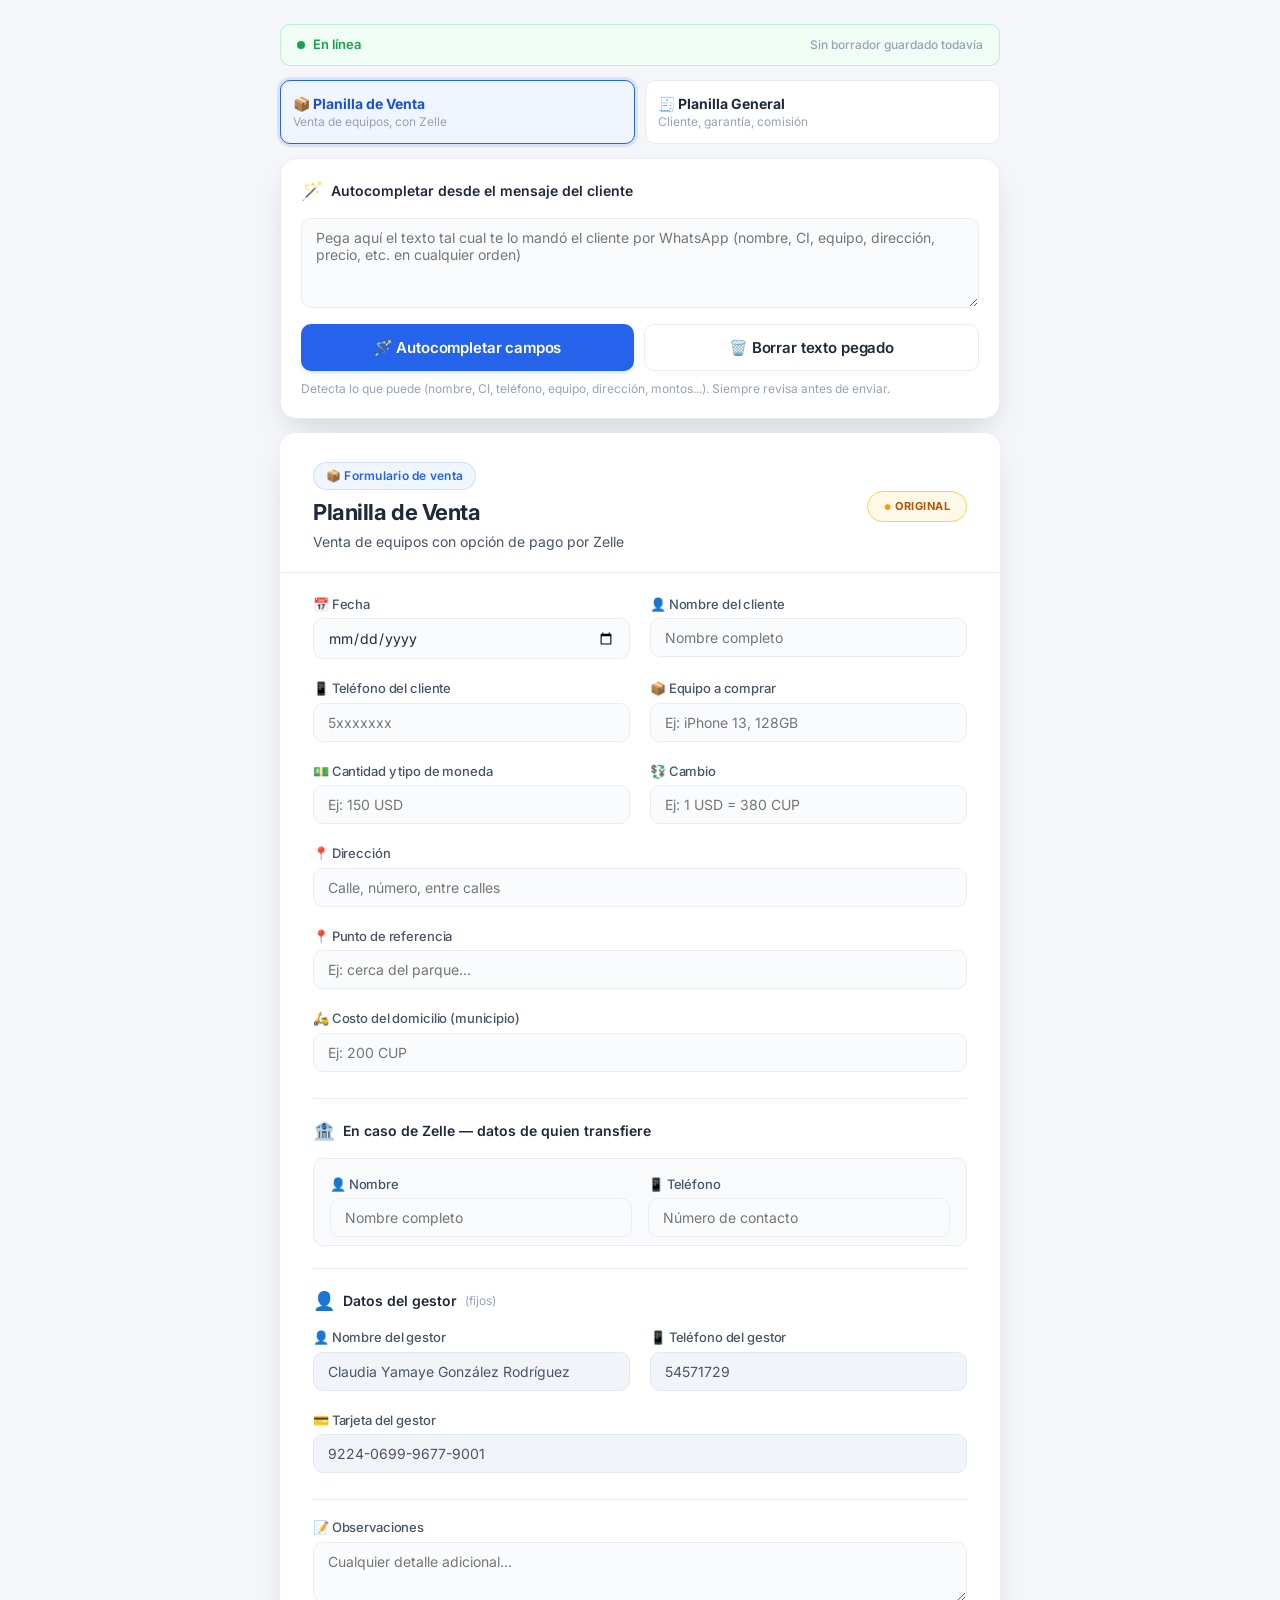
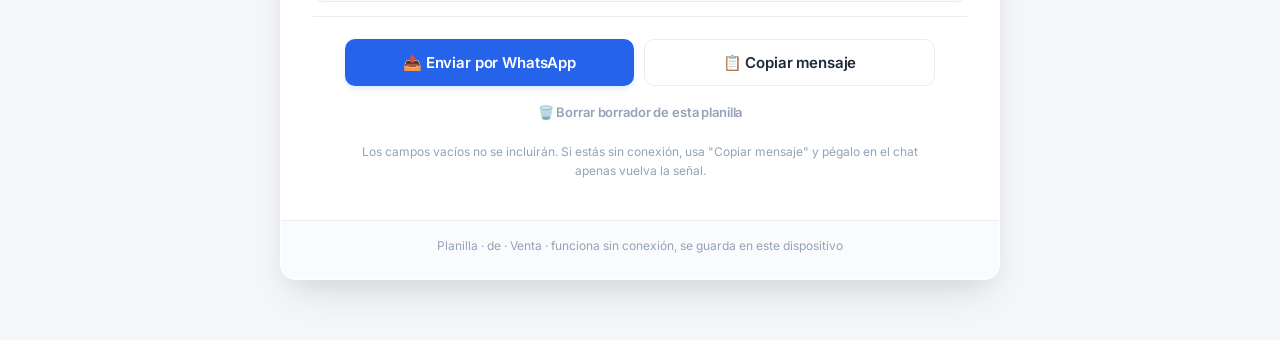
==== commit dcee68cb: "Update index.html" ====
--- a/index.html
+++ b/index.html
@@ -242,7 +242,7 @@
 
     <div class="paste-box">
       <div class="section-title"><span class="emoji">🪄</span> Autocompletar desde el mensaje del cliente</div>
-      <textarea id="pasteInput" placeholder="Pega aquí el texto tal cual te lo mandó el cliente por WhatsApp (nombre, CI, equipo, dirección, precio, etc. en cualquier orden)">pepe, 54354612, lampra (55 usd), 1 lampara  usd o mn o transferencia, 10000 MN o 10 usd, calle 47 entre 68 y 70, cerca de la panaderia la paloma. ahi te di el nombre que es pepe, te di el numero de telefeono, te di el equipo a comprar que es Lampara (55usd), te di la cantidad y tipo de moneda que es 1 lampara en usd, te di el cambio que es 1000MN y te di la direccion y el punto de referencia</textarea>
+      <textarea id="pasteInput" placeholder="Pega aquí el texto tal cual te lo mandó el cliente por WhatsApp (nombre, CI, equipo, dirección, precio, etc. en cualquier orden)"></textarea>
       <div class="btn-group" style="margin-top:10px;">
         <button type="button" class="btn btn-primary" id="autofillBtn">🪄 Autocompletar campos</button>
         <button type="button" class="btn btn-outline" id="clearPasteBtn">🗑️ Borrar texto pegado</button>
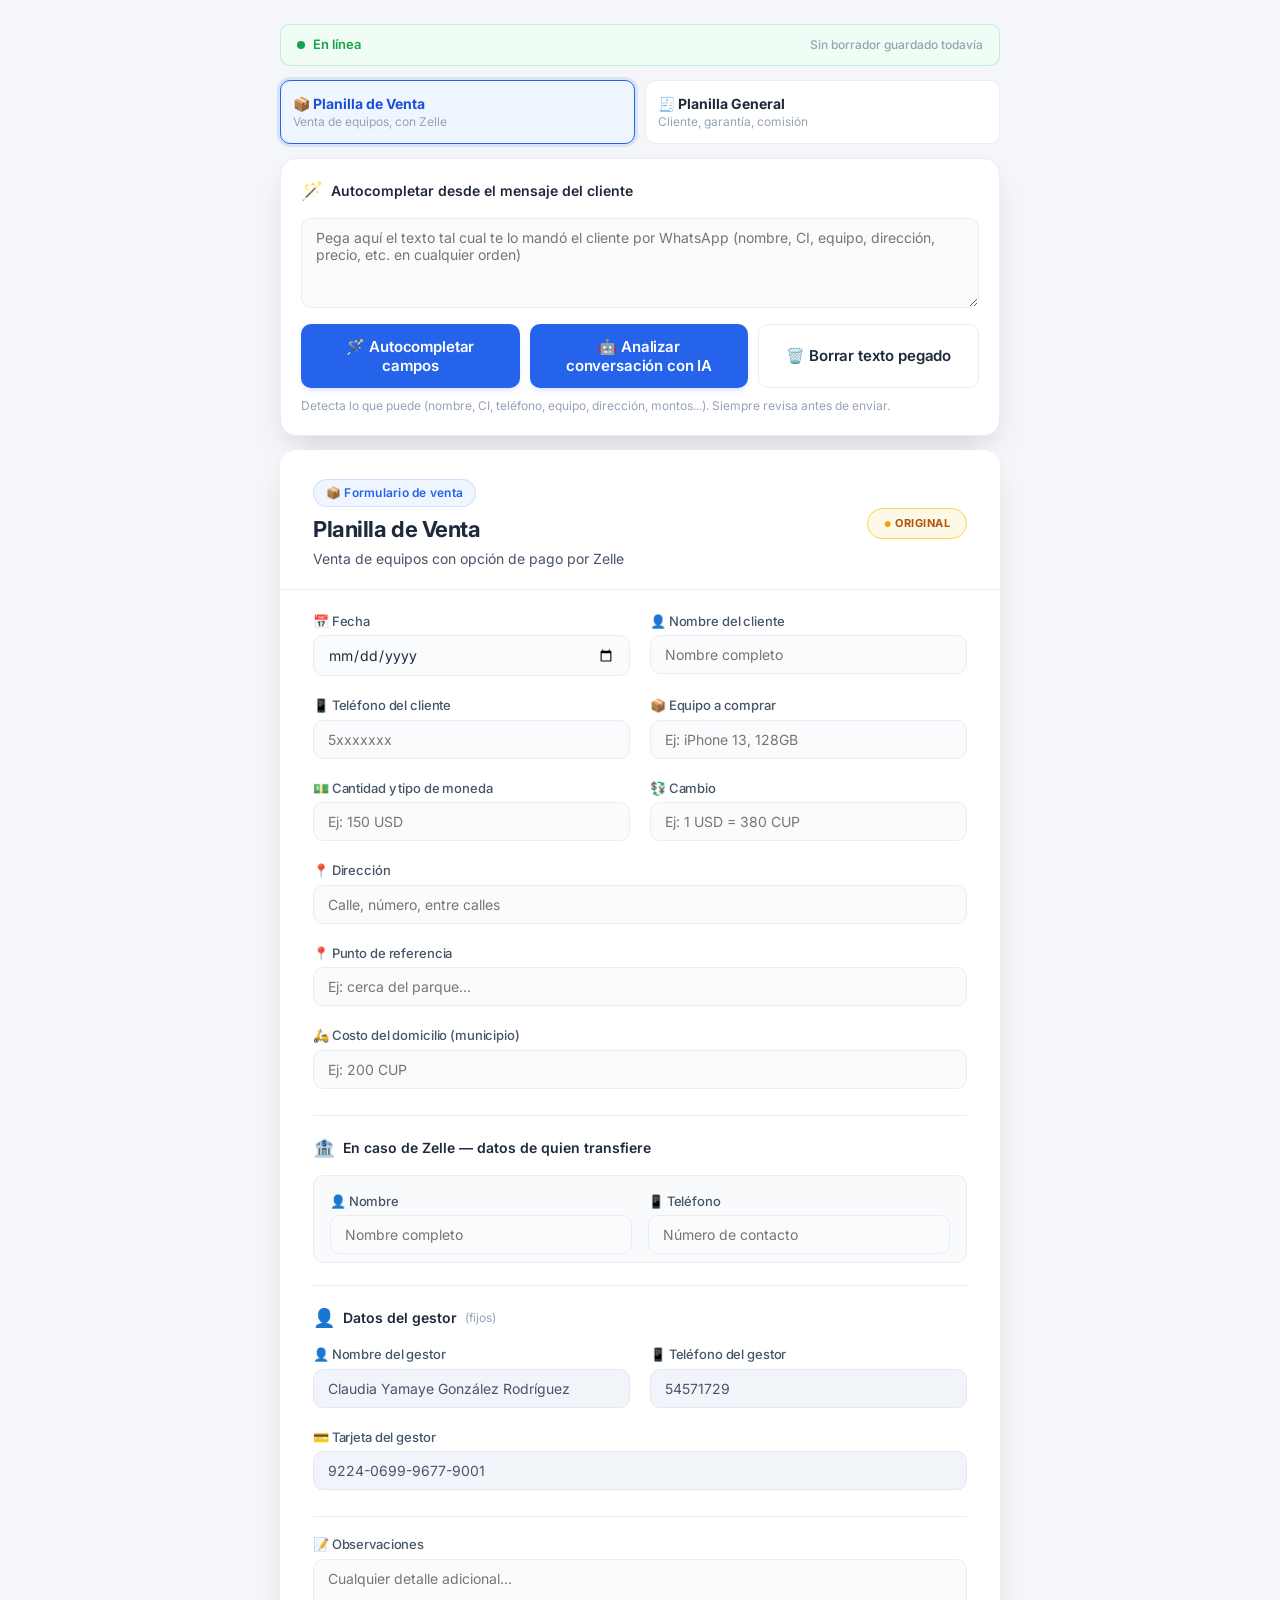
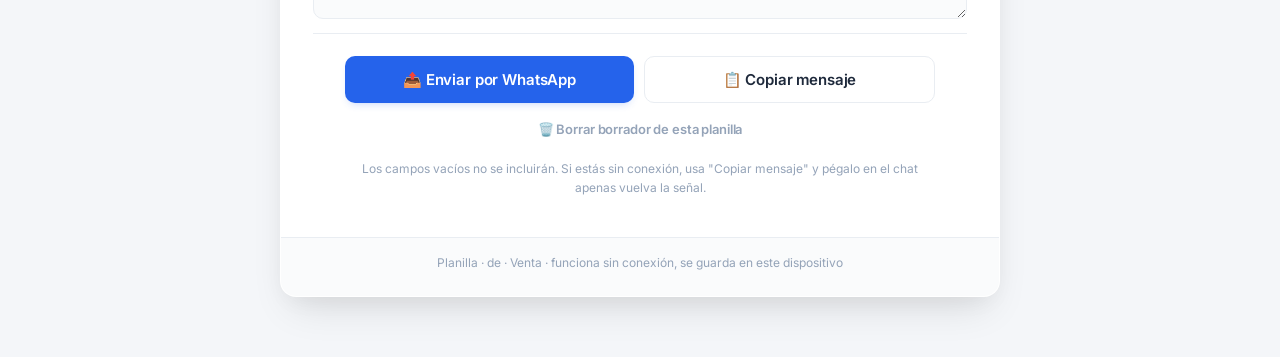
==== commit f4f209ff: "Add files via upload" ====
--- a/index.html
+++ b/index.html
@@ -245,6 +245,7 @@
       <textarea id="pasteInput" placeholder="Pega aquí el texto tal cual te lo mandó el cliente por WhatsApp (nombre, CI, equipo, dirección, precio, etc. en cualquier orden)"></textarea>
       <div class="btn-group" style="margin-top:10px;">
         <button type="button" class="btn btn-primary" id="autofillBtn">🪄 Autocompletar campos</button>
+        <button type="button" class="btn btn-primary" id="iaBtn">🤖 Analizar conversación con IA</button>
         <button type="button" class="btn btn-outline" id="clearPasteBtn">🗑️ Borrar texto pegado</button>
       </div>
       <div class="hint" id="autofillResult">Detecta lo que puede (nombre, CI, teléfono, equipo, dirección, montos...). Siempre revisa antes de enviar.</div>
@@ -1151,5 +1152,6 @@
       });
     }
   </script>
+  <script src="ia.js"></script>
 </body>
 </html>
